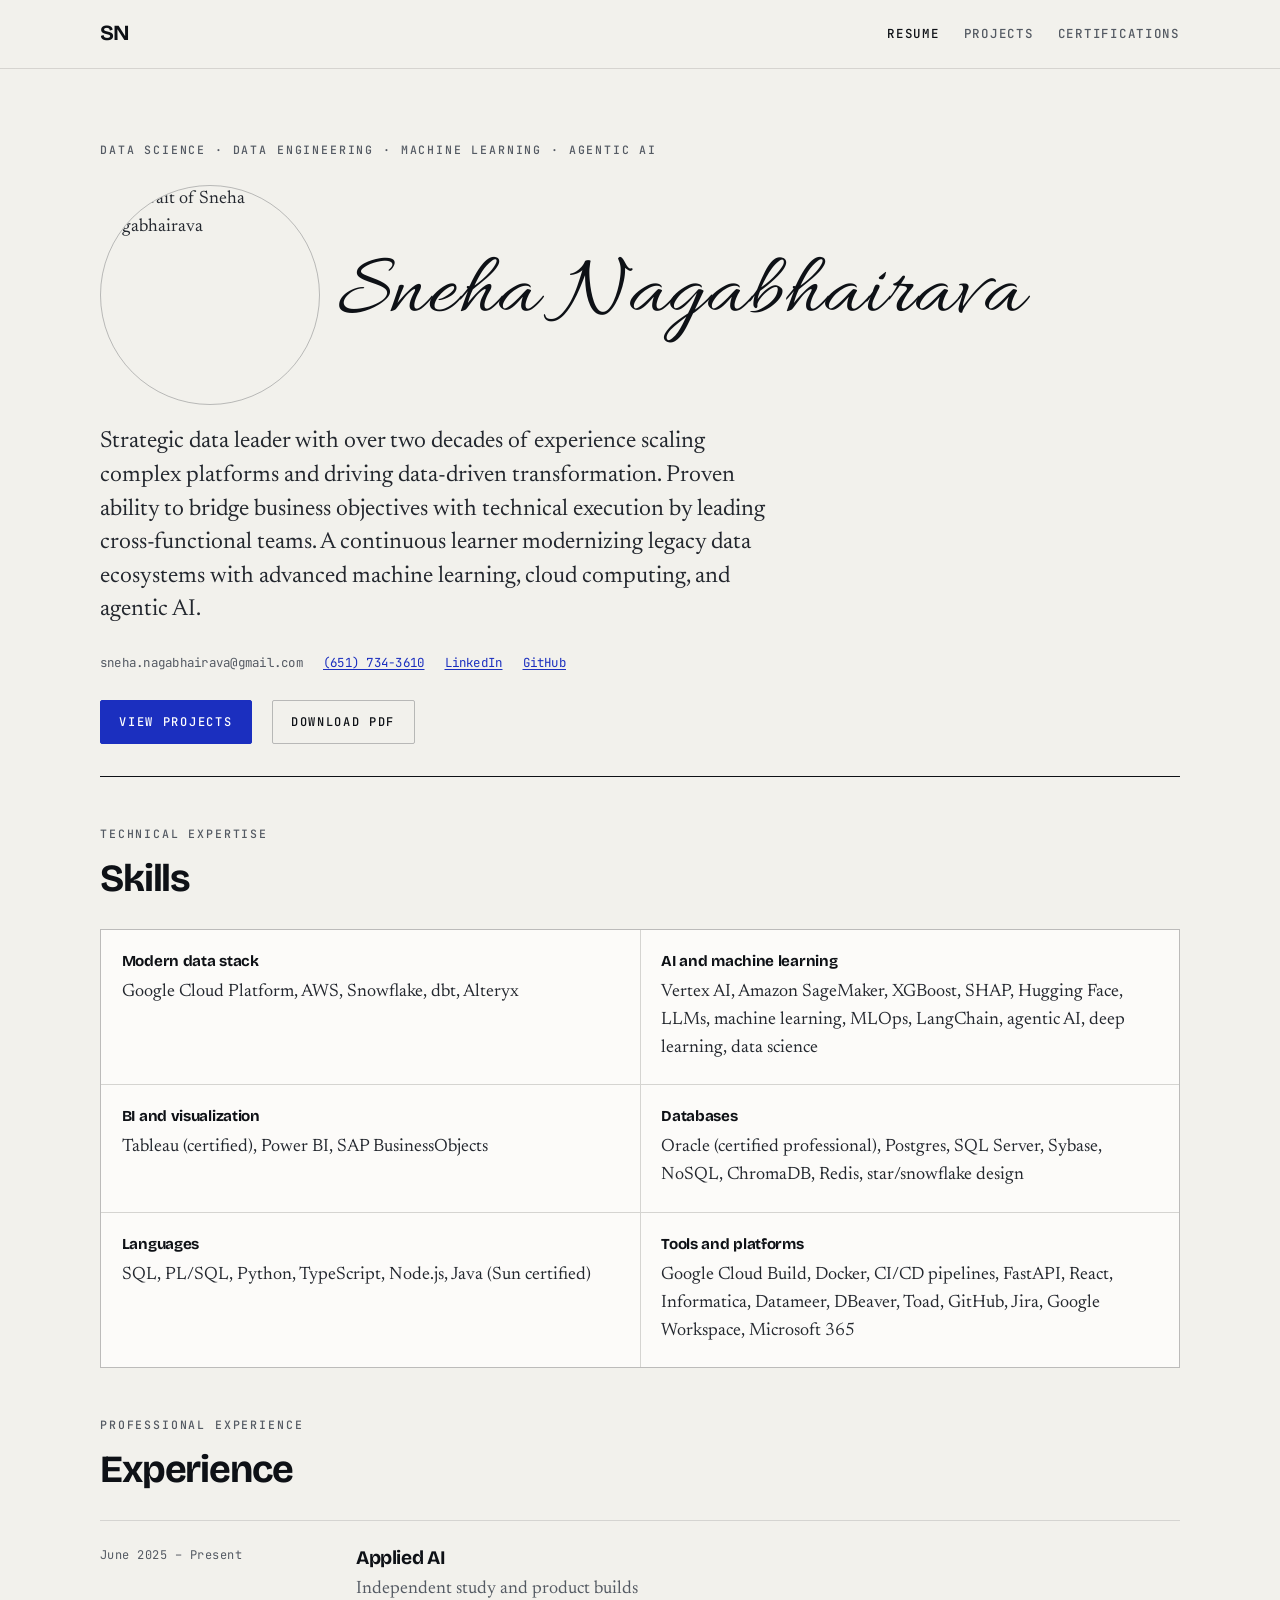
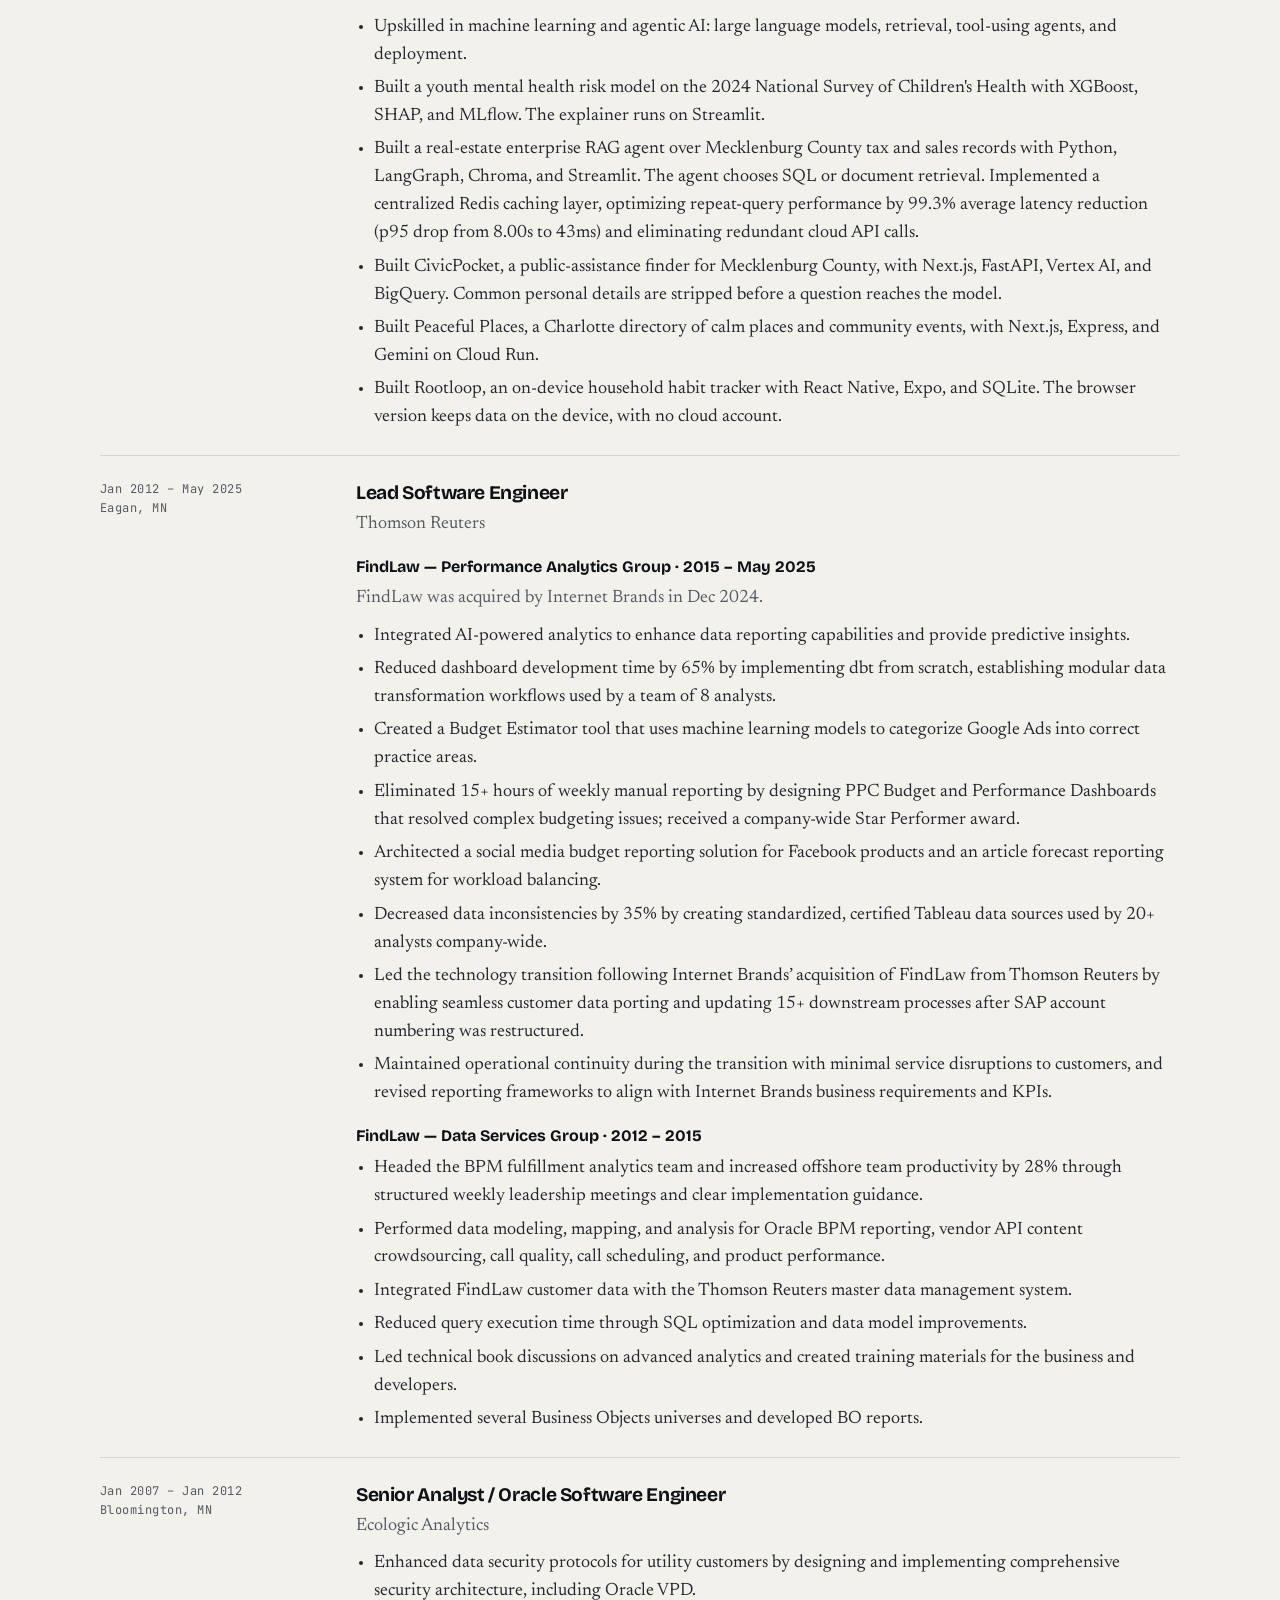
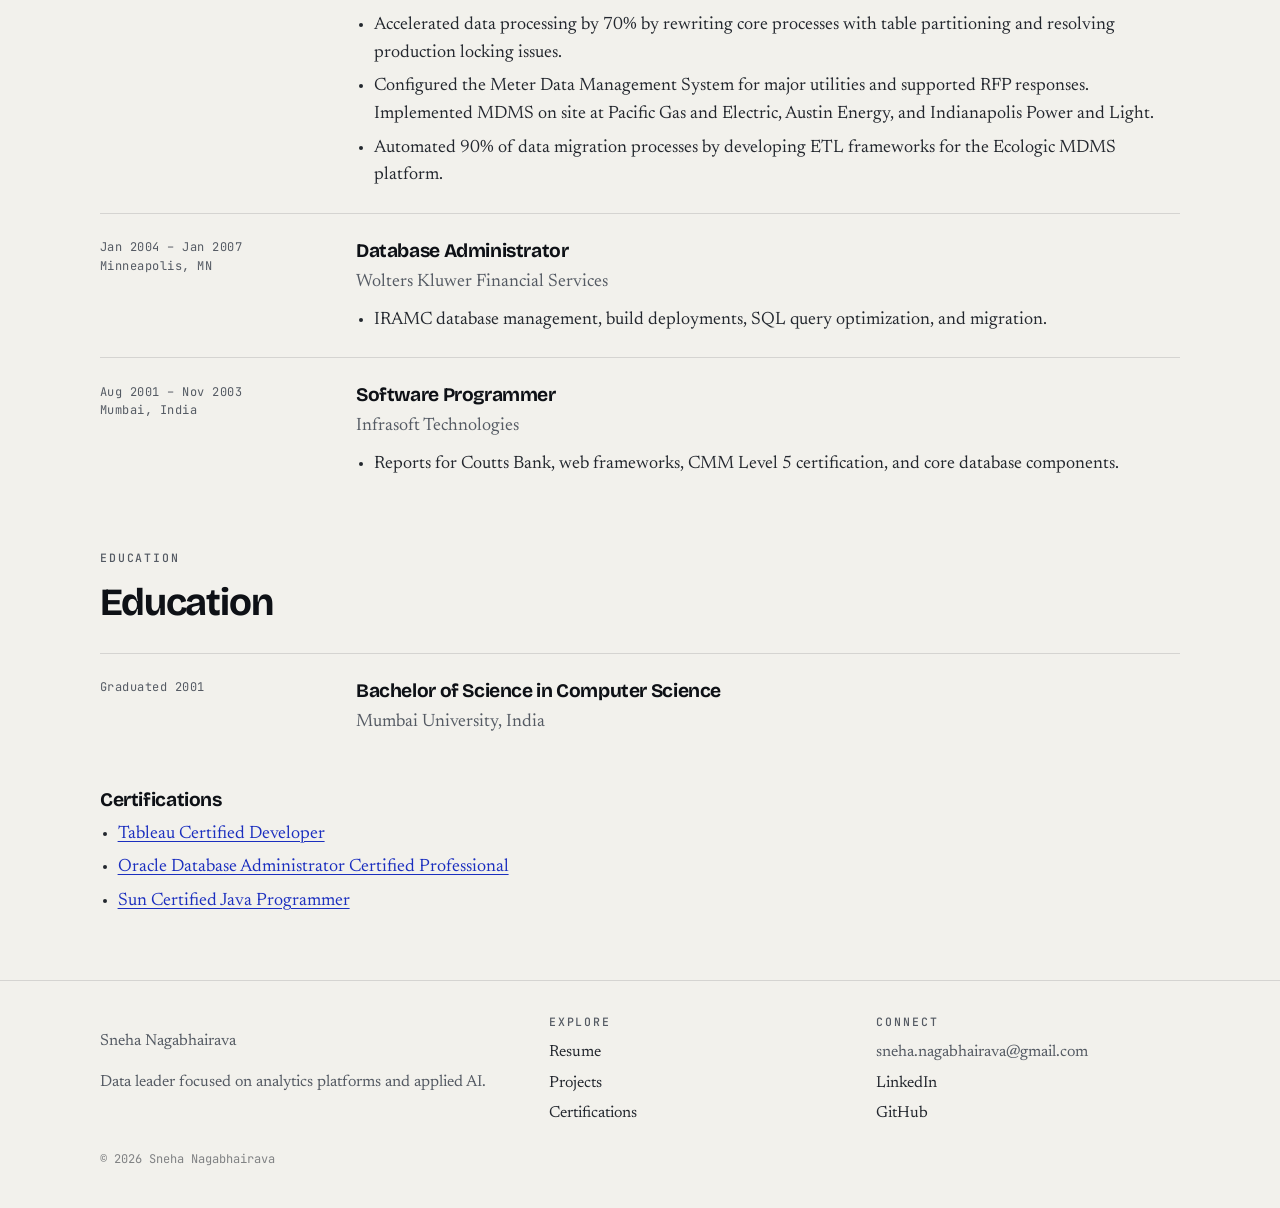
==== index.html @ 1484c18a "Point the youth mental health Try me link at the Streamlit app." ====
<!DOCTYPE html>
<html lang="en">
  <head>
    <meta charset="utf-8" />
    <meta name="viewport" content="width=device-width, initial-scale=1" />
    <title>Resume · Sneha Nagabhairava</title>
    <meta
      name="description"
      content="Resume of Sneha Nagabhairava, data leader with 24 years in data engineering, analytics, and agentic AI."
    />
    <link rel="preconnect" href="https://fonts.googleapis.com" />
    <link rel="preconnect" href="https://fonts.gstatic.com" crossorigin />
    <link
      href="https://fonts.googleapis.com/css2?family=Bricolage+Grotesque:opsz,wght@12..96,600;12..96,800&family=Allura&family=JetBrains+Mono:wght@500&family=Newsreader:opsz,wght@6..72,400;6..72,500&display=swap"
      rel="stylesheet"
    />
    <link rel="stylesheet" href="styles.css" />
  </head>
  <body>
    <a class="skip" href="#content">Skip to content</a>
    <header class="site-header">
      <div class="header-inner">
        <a class="mark" href="index.html">SN</a>
        <nav class="nav" aria-label="Primary">
          <a href="index.html" aria-current="page">Resume</a>
          <a href="projects.html">Projects</a>
          <a href="certifications.html">Certifications</a>
        </nav>
      </div>
    </header>

    <main id="content" class="wrap">
      <header class="hero">
        <p class="kicker">Data science · Data engineering · Machine learning · Agentic AI</p>
        <div class="identity">
          <img
            class="portrait"
            src="https://1.gravatar.com/avatar/ab9c4ce56b3aaf95b421bd5cb2868066"
            alt="Portrait of Sneha Nagabhairava"
            width="220"
            height="220"
          />
          <h1 class="script-title">Sneha Nagabhairava</h1>
        </div>
        <p class="lede">
          Strategic data leader with over two decades of experience scaling
          complex platforms and driving data-driven transformation. Proven ability
          to bridge business objectives with technical execution by leading
          cross-functional teams. A continuous learner modernizing legacy data
          ecosystems with advanced machine learning, cloud computing, and agentic AI.
        </p>
        <ul class="contact-row">
          <li><span class="contact-email">sneha.nagabhairava@gmail.com</span></li>
          <li><a href="tel:+16517343610">(651) 734-3610</a></li>
          <li>
            <a href="https://www.linkedin.com/in/snehanagabhairava/" target="_blank" rel="noopener">LinkedIn</a>
          </li>
          <li>
            <a href="https://github.com/Sneha-nag" target="_blank" rel="noopener">GitHub</a>
          </li>
        </ul>
        <div class="actions">
          <a class="button" href="projects.html">View projects</a>
          <a class="button ghost" href="SNEHA-NAGABHAIRAVA.pdf" download="SNEHA-NAGABHAIRAVA.pdf" id="download-resume">Download PDF</a>
        </div>
      </header>

      <section id="skills" aria-labelledby="skills-heading">
        <p class="kicker">Technical expertise</p>
        <h2 id="skills-heading">Skills</h2>
        <div class="skill-grid">
          <article class="skill-card">
            <h3>Modern data stack</h3>
            <p>Google Cloud Platform, AWS, Snowflake, dbt, Alteryx</p>
          </article>
          <article class="skill-card">
            <h3>AI and machine learning</h3>
            <p>Vertex AI, Amazon SageMaker, XGBoost, SHAP, Hugging Face, LLMs, machine learning, MLOps, LangChain, agentic AI, deep learning, data science</p>
          </article>
          <article class="skill-card">
            <h3>BI and visualization</h3>
            <p>Tableau (certified), Power BI, SAP BusinessObjects</p>
          </article>
          <article class="skill-card">
            <h3>Databases</h3>
            <p>Oracle (certified professional), Postgres, SQL Server, Sybase, NoSQL, ChromaDB, Redis, star/snowflake design</p>
          </article>
          <article class="skill-card">
            <h3>Languages</h3>
            <p>SQL, PL/SQL, Python, TypeScript, Node.js, Java (Sun certified)</p>
          </article>
          <article class="skill-card">
            <h3>Tools and platforms</h3>
            <p>Google Cloud Build, Docker, CI/CD pipelines, FastAPI, React, Informatica, Datameer, DBeaver, Toad, GitHub, Jira, Google Workspace, Microsoft 365</p>
          </article>
        </div>
      </section>

      <section id="experience" aria-labelledby="experience-heading">
        <p class="kicker">Professional experience</p>
        <h2 id="experience-heading">Experience</h2>

        <article class="job">
          <p class="when">June 2025 – Present</p>
          <div>
            <h3>Applied AI</h3>
            <p class="place">Independent study and product builds</p>
            <ul>
              <li>Upskilled in machine learning and agentic AI: large language models, retrieval, tool-using agents, and deployment.</li>
              <li>Built a youth mental health risk model on the 2024 National Survey of Children's Health with XGBoost, SHAP, and MLflow. The explainer runs on Streamlit.</li>
              <li>Built a real-estate enterprise RAG agent over Mecklenburg County tax and sales records with Python, LangGraph, Chroma, and Streamlit. The agent chooses SQL or document retrieval. Implemented a centralized Redis caching layer, optimizing repeat-query performance by 99.3% average latency reduction (p95 drop from 8.00s to 43ms) and eliminating redundant cloud API calls.</li>
              <li>Built CivicPocket, a public-assistance finder for Mecklenburg County, with Next.js, FastAPI, Vertex AI, and BigQuery. Common personal details are stripped before a question reaches the model.</li>
              <li>Built Peaceful Places, a Charlotte directory of calm places and community events, with Next.js, Express, and Gemini on Cloud Run.</li>
              <li>Built Rootloop, an on-device household habit tracker with React Native, Expo, and SQLite. The browser version keeps data on the device, with no cloud account.</li>
            </ul>
          </div>
        </article>

        <article class="job">
          <p class="when">Jan 2012 – May 2025<br />Eagan, MN</p>
          <div>
            <h3>Lead Software Engineer</h3>
            <p class="place">Thomson Reuters</p>
            <div class="subgroup">
              <h4>FindLaw — Performance Analytics Group · 2015 – May 2025</h4>
              <p class="place">FindLaw was acquired by Internet Brands in Dec 2024.</p>
              <ul>
                <li>Integrated AI-powered analytics to enhance data reporting capabilities and provide predictive insights.</li>
                <li>Reduced dashboard development time by 65% by implementing dbt from scratch, establishing modular data transformation workflows used by a team of 8 analysts.</li>
                <li>Created a Budget Estimator tool that uses machine learning models to categorize Google Ads into correct practice areas.</li>
                <li>Eliminated 15+ hours of weekly manual reporting by designing PPC Budget and Performance Dashboards that resolved complex budgeting issues; received a company-wide Star Performer award.</li>
                <li>Architected a social media budget reporting solution for Facebook products and an article forecast reporting system for workload balancing.</li>
                <li>Decreased data inconsistencies by 35% by creating standardized, certified Tableau data sources used by 20+ analysts company-wide.</li>
                <li>Led the technology transition following Internet Brands’ acquisition of FindLaw from Thomson Reuters by enabling seamless customer data porting and updating 15+ downstream processes after SAP account numbering was restructured.</li>
                <li>Maintained operational continuity during the transition with minimal service disruptions to customers, and revised reporting frameworks to align with Internet Brands business requirements and KPIs.</li>
              </ul>
            </div>
            <div class="subgroup">
              <h4>FindLaw — Data Services Group · 2012 – 2015</h4>
              <ul>
                <li>Headed the BPM fulfillment analytics team and increased offshore team productivity by 28% through structured weekly leadership meetings and clear implementation guidance.</li>
                <li>Performed data modeling, mapping, and analysis for Oracle BPM reporting, vendor API content crowdsourcing, call quality, call scheduling, and product performance.</li>
                <li>Integrated FindLaw customer data with the Thomson Reuters master data management system.</li>
                <li>Reduced query execution time through SQL optimization and data model improvements.</li>
                <li>Led technical book discussions on advanced analytics and created training materials for the business and developers.</li>
                <li>Implemented several Business Objects universes and developed BO reports.</li>
              </ul>
            </div>
          </div>
        </article>

        <article class="job">
          <p class="when">Jan 2007 – Jan 2012<br />Bloomington, MN</p>
          <div>
            <h3>Senior Analyst / Oracle Software Engineer</h3>
            <p class="place">Ecologic Analytics</p>
            <ul>
              <li>Enhanced data security protocols for utility customers by designing and implementing comprehensive security architecture, including Oracle VPD.</li>
              <li>Accelerated data processing by 70% by rewriting core processes with table partitioning and resolving production locking issues.</li>
              <li>Configured the Meter Data Management System for major utilities and supported RFP responses. Implemented MDMS on site at Pacific Gas and Electric, Austin Energy, and Indianapolis Power and Light.</li>
              <li>Automated 90% of data migration processes by developing ETL frameworks for the Ecologic MDMS platform.</li>
            </ul>
          </div>
        </article>

        <article class="job">
          <p class="when">Jan 2004 – Jan 2007<br />Minneapolis, MN</p>
          <div>
            <h3>Database Administrator</h3>
            <p class="place">Wolters Kluwer Financial Services</p>
            <ul>
              <li>IRAMC database management, build deployments, SQL query optimization, and migration.</li>
            </ul>
          </div>
        </article>

        <article class="job">
          <p class="when">Aug 2001 – Nov 2003<br />Mumbai, India</p>
          <div>
            <h3>Software Programmer</h3>
            <p class="place">Infrasoft Technologies</p>
            <ul>
              <li>Reports for Coutts Bank, web frameworks, CMM Level 5 certification, and core database components.</li>
            </ul>
          </div>
        </article>
      </section>

      <section id="education" aria-labelledby="education-heading">
        <p class="kicker">Education</p>
        <h2 id="education-heading">Education</h2>
        <article class="job">
          <p class="when">Graduated 2001</p>
          <div>
            <h3>Bachelor of Science in Computer Science</h3>
            <p class="place">Mumbai University, India</p>
          </div>
        </article>
        <div class="subgroup">
          <h3>Certifications</h3>
          <ul>
            <li><a href="certifications.html#tableau">Tableau Certified Developer</a></li>
            <li><a href="certifications.html#oracle">Oracle Database Administrator Certified Professional</a></li>
            <li><a href="certifications.html#java">Sun Certified Java Programmer</a></li>
          </ul>
        </div>
      </section>

    </main>

    <footer class="site-footer">
      <div class="wrap footer-grid">
        <div>
          <p>Sneha Nagabhairava</p>
          <p>Data leader focused on analytics platforms and applied AI.</p>
        </div>
        <div>
          <h2>Explore</h2>
          <ul>
            <li><a href="index.html">Resume</a></li>
            <li><a href="projects.html">Projects</a></li>
            <li><a href="certifications.html">Certifications</a></li>
          </ul>
        </div>
        <div>
          <h2>Connect</h2>
          <ul>
            <li>sneha.nagabhairava@gmail.com</li>
            <li><a href="https://www.linkedin.com/in/snehanagabhairava/" target="_blank" rel="noopener">LinkedIn</a></li>
            <li><a href="https://github.com/Sneha-nag" target="_blank" rel="noopener">GitHub</a></li>
          </ul>
        </div>
      </div>
      <div class="wrap">
        <p class="copyright">© 2026 Sneha Nagabhairava</p>
      </div>
    </footer>
    <script>
      document.getElementById("download-resume")?.addEventListener("click", async (event) => {
        const link = event.currentTarget;
        try {
          event.preventDefault();
          const response = await fetch(link.href);
          if (!response.ok) throw new Error("Could not load PDF");
          const blob = await response.blob();
          const url = URL.createObjectURL(blob);
          const save = document.createElement("a");
          save.href = url;
          save.download = link.getAttribute("download") || "SNEHA-NAGABHAIRAVA.pdf";
          document.body.appendChild(save);
          save.click();
          save.remove();
          URL.revokeObjectURL(url);
        } catch (err) {
          window.location.href = link.href;
        }
      });
    </script>
  </body>
</html>
---- styles.css ----
:root {
  --bg: #f2f1ec;
  --bg-raised: #fcfbf9;
  --fg: #23272e;
  --fg-bold: #0e1116;
  --fg-light: #545a63;
  --fg-muted: rgba(35, 39, 46, 0.55);
  --accent: #1b2fbf;
  --accent-hover: #16249c;
  --on-accent: #ffffff;
  --signal: #9a5600;
  --border: rgba(35, 39, 46, 0.14);
  --border-strong: rgba(35, 39, 46, 0.28);
  --shadow: 0 0 0 1px var(--border);
  --font-display: "Bricolage Grotesque", "Helvetica Neue", Arial, sans-serif;
  --font-serif: "Newsreader", Georgia, "Times New Roman", serif;
  --font-mono: "JetBrains Mono", ui-monospace, Consolas, monospace;
  --max: 1080px;
  --pad: clamp(1.25rem, 4vw, 2rem);
}

*,
*::before,
*::after {
  box-sizing: border-box;
}

html {
  scroll-behavior: smooth;
}

body {
  margin: 0;
  background: var(--bg);
  color: var(--fg);
  font-family: var(--font-serif);
  font-size: 1.125rem;
  line-height: 1.55;
}

a {
  color: var(--accent);
  text-decoration-thickness: 1px;
  text-underline-offset: 0.18em;
}

a:hover {
  color: var(--accent-hover);
}

.skip {
  position: absolute;
  left: 1rem;
  top: -4rem;
  background: var(--accent);
  color: var(--on-accent);
  padding: 0.6rem 0.9rem;
  font-family: var(--font-mono);
  font-size: 0.75rem;
  letter-spacing: 0.12em;
  text-transform: uppercase;
  text-decoration: none;
  z-index: 10;
}

.skip:focus {
  top: 1rem;
}

.site-header {
  position: sticky;
  top: 0;
  z-index: 5;
  background: color-mix(in srgb, var(--bg) 92%, transparent);
  backdrop-filter: blur(10px);
  border-bottom: 1px solid var(--border);
}

.header-inner,
.wrap,
.site-footer .wrap {
  width: min(var(--max), calc(100% - var(--pad) * 2));
  margin-inline: auto;
}

.header-inner {
  display: grid;
  grid-template-columns: auto 1fr;
  align-items: center;
  gap: 1rem;
  min-height: 4.25rem;
}

.mark {
  font-family: var(--font-display);
  font-weight: 700;
  font-size: 1.35rem;
  letter-spacing: -0.04em;
  color: var(--fg-bold);
  text-decoration: none;
}

.nav {
  display: flex;
  justify-content: flex-end;
  gap: 1.5rem;
}

.nav a {
  font-family: var(--font-mono);
  font-size: 0.78rem;
  font-weight: 500;
  letter-spacing: 0.14em;
  text-transform: uppercase;
  color: var(--fg-light);
  text-decoration: none;
}

.nav a[aria-current="page"] {
  color: var(--fg-bold);
}

.nav a:hover {
  color: var(--accent);
}

main {
  padding-block: clamp(2.5rem, 6vw, 4.5rem) 4rem;
}

.hero {
  display: grid;
  gap: 1.25rem;
  padding-bottom: 2rem;
  border-bottom: 1px solid var(--fg-bold);
}

h1 {
  margin: 0;
  font-family: var(--font-display);
  font-weight: 800;
  font-size: clamp(3rem, 8vw, 5.4rem);
  line-height: 0.92;
  letter-spacing: -0.045em;
  color: var(--fg-bold);
}

h1.script-title {
  font-family: "Allura", "Lucida Handwriting", cursive;
  font-style: normal;
  font-weight: 400;
  font-size: clamp(3.6rem, 8vw, 5.5rem);
  line-height: 1.05;
  letter-spacing: 0.01em;
}

.identity {
  display: flex;
  align-items: center;
  flex-wrap: nowrap;
  gap: 1.15rem;
}

.portrait {
  width: 220px;
  height: 220px;
  flex: 0 0 auto;
  object-fit: cover;
  object-position: center 12%;
  border-radius: 50%;
  border: 1px solid var(--border-strong);
}

.lede {
  max-width: 42rem;
  margin: 0;
  font-size: clamp(1.2rem, 2vw, 1.45rem);
  line-height: 1.45;
}

.actions {
  display: flex;
  flex-wrap: wrap;
  align-items: center;
  gap: 1.25rem;
  margin-top: 0.5rem;
}

.button {
  display: inline-flex;
  align-items: center;
  justify-content: center;
  min-height: 2.75rem;
  padding: 0.7rem 1.15rem;
  background: var(--accent);
  color: var(--on-accent);
  border: 1px solid var(--accent);
  border-radius: 2px;
  font-family: var(--font-mono);
  font-size: 0.75rem;
  font-weight: 500;
  letter-spacing: 0.14em;
  text-transform: uppercase;
  text-decoration: none;
}

.button:hover {
  background: var(--accent-hover);
  border-color: var(--accent-hover);
  color: var(--on-accent);
}

.button.ghost {
  background: transparent;
  color: var(--fg-bold);
  border-color: var(--border-strong);
}

.button.ghost:hover {
  color: var(--accent);
  border-color: var(--accent);
  background: transparent;
}

.text-link {
  font-family: var(--font-mono);
  font-size: 0.75rem;
  font-weight: 500;
  letter-spacing: 0.14em;
  text-transform: uppercase;
  text-decoration: none;
  color: var(--fg-bold);
}

.text-link:hover {
  color: var(--accent);
}

.contact-row {
  display: flex;
  flex-wrap: nowrap;
  align-items: baseline;
  gap: 0.35rem 1.25rem;
  margin: 0;
  padding: 0;
  list-style: none;
  font-family: var(--font-mono);
  font-size: 0.78rem;
  letter-spacing: 0.02em;
  color: var(--fg-light);
  white-space: nowrap;
}

.contact-row li {
  white-space: nowrap;
}

.section-nav {
  display: flex;
  flex-wrap: wrap;
  gap: 0.75rem 1.25rem;
  margin: 1.75rem 0 0;
  padding: 0;
  list-style: none;
}

.section-nav a {
  font-family: var(--font-mono);
  font-size: 0.72rem;
  letter-spacing: 0.12em;
  text-transform: uppercase;
  text-decoration: none;
  color: var(--fg-light);
}

.section-nav a:hover,
.section-nav a:focus {
  color: var(--accent);
}

section {
  padding-top: 3rem;
  scroll-margin-top: 5.5rem;
}

.kicker {
  margin: 0 0 0.4rem;
  font-family: var(--font-mono);
  font-size: 0.72rem;
  font-weight: 500;
  letter-spacing: 0.16em;
  text-transform: uppercase;
  color: var(--fg-light);
}

h2 {
  margin: 0 0 1.25rem;
  font-family: var(--font-display);
  font-weight: 700;
  font-size: clamp(1.8rem, 3vw, 2.4rem);
  letter-spacing: -0.03em;
  color: var(--fg-bold);
}

.job {
  display: grid;
  grid-template-columns: minmax(9rem, 14rem) 1fr;
  gap: 0.5rem 2rem;
  padding: 1.4rem 0;
  border-top: 1px solid var(--border);
}

.when {
  margin: 0.15rem 0 0;
  font-family: var(--font-mono);
  font-size: 0.75rem;
  letter-spacing: 0.04em;
  color: var(--fg-light);
}

h3 {
  margin: 0;
  font-family: var(--font-display);
  font-size: 1.2rem;
  letter-spacing: -0.02em;
  color: var(--fg-bold);
}

.place {
  margin: 0.2rem 0 0.6rem;
  color: var(--fg-light);
}

ul {
  margin: 0.4rem 0 0;
  padding-left: 1.1rem;
}

li + li {
  margin-top: 0.35rem;
}

.subgroup {
  margin-top: 1rem;
}

.subgroup h4 {
  margin: 0 0 0.35rem;
  font-family: var(--font-display);
  font-size: 1rem;
  color: var(--fg-bold);
}

.ai-grid,
.project-grid,
.skill-grid {
  display: grid;
  grid-template-columns: repeat(2, minmax(0, 1fr));
  gap: 1px;
  background: var(--border);
  border: 1px solid var(--border);
}

.ai-card,
.project-card,
.skill-card {
  background: var(--bg-raised);
  padding: 1.25rem 1.3rem 1.35rem;
}

.ai-card h3,
.project-card h3 {
  margin-bottom: 0.45rem;
}

.ai-card p,
.project-card p {
  margin: 0;
}

.tags {
  display: flex;
  flex-wrap: wrap;
  gap: 0.4rem;
  margin: 0.9rem 0 0;
  padding: 0;
  list-style: none;
}

.tags li {
  margin: 0;
  padding: 0.2rem 0.45rem;
  border: 1px solid var(--border-strong);
  font-family: var(--font-mono);
  font-size: 0.68rem;
  letter-spacing: 0.04em;
  color: var(--fg-light);
}

.project-card .actions {
  margin-top: 1rem;
}

.readme-body {
  padding-top: 1.5rem;
  max-width: 46rem;
}

.readme-body h1,
.readme-body h2,
.readme-body h3 {
  font-family: var(--font-display);
  color: var(--fg-bold);
}

.readme-body pre,
.readme-body code {
  font-family: var(--font-mono);
  font-size: 0.85em;
}

.readme-body pre {
  overflow: auto;
  padding: 0.9rem 1rem;
  background: var(--bg-raised);
  border: 1px solid var(--border);
}

.readme-body img {
  max-width: 100%;
  height: auto;
}

.skill-card h3 {
  font-size: 0.95rem;
  margin-bottom: 0.35rem;
}

.skill-card p {
  margin: 0;
  color: var(--fg);
}

.plain-list {
  margin: 0;
  padding: 0;
  list-style: none;
  border-top: 1px solid var(--border);
}

.plain-list li {
  margin: 0;
  padding: 0.85rem 0;
  border-bottom: 1px solid var(--border);
}

.site-footer {
  border-top: 1px solid var(--border);
  padding-block: 2rem 2.5rem;
  color: var(--fg-light);
  font-size: 1rem;
}

.footer-grid {
  display: grid;
  grid-template-columns: 1.4fr 1fr 1fr;
  gap: 1.5rem;
}

.site-footer h2 {
  font-family: var(--font-mono);
  font-size: 0.72rem;
  font-weight: 500;
  letter-spacing: 0.16em;
  text-transform: uppercase;
  color: var(--fg-light);
  margin-bottom: 0.6rem;
}

.site-footer ul {
  list-style: none;
  padding: 0;
  margin: 0;
}

.site-footer li + li {
  margin-top: 0.35rem;
}

.site-footer a {
  color: var(--fg);
  text-decoration: none;
}

.site-footer a:hover {
  color: var(--accent);
}

.copyright {
  margin: 1.5rem 0 0;
  font-family: var(--font-mono);
  font-size: 0.75rem;
  color: var(--fg-muted);
}

@media (max-width: 800px) {
  .job,
  .ai-grid,
  .project-grid,
  .skill-grid,
  .footer-grid {
    grid-template-columns: 1fr;
  }

  .header-inner {
    grid-template-columns: 1fr;
    padding-block: 0.8rem;
  }

  .nav {
    justify-content: flex-start;
  }

  .contact-row {
    gap: 0.35rem 0.7rem;
    font-size: 0.62rem;
    letter-spacing: 0;
  }

  .portrait {
    width: 148px;
    height: 148px;
  }

  .identity h1.script-title {
    font-size: clamp(2.1rem, 8vw, 3rem);
  }
}
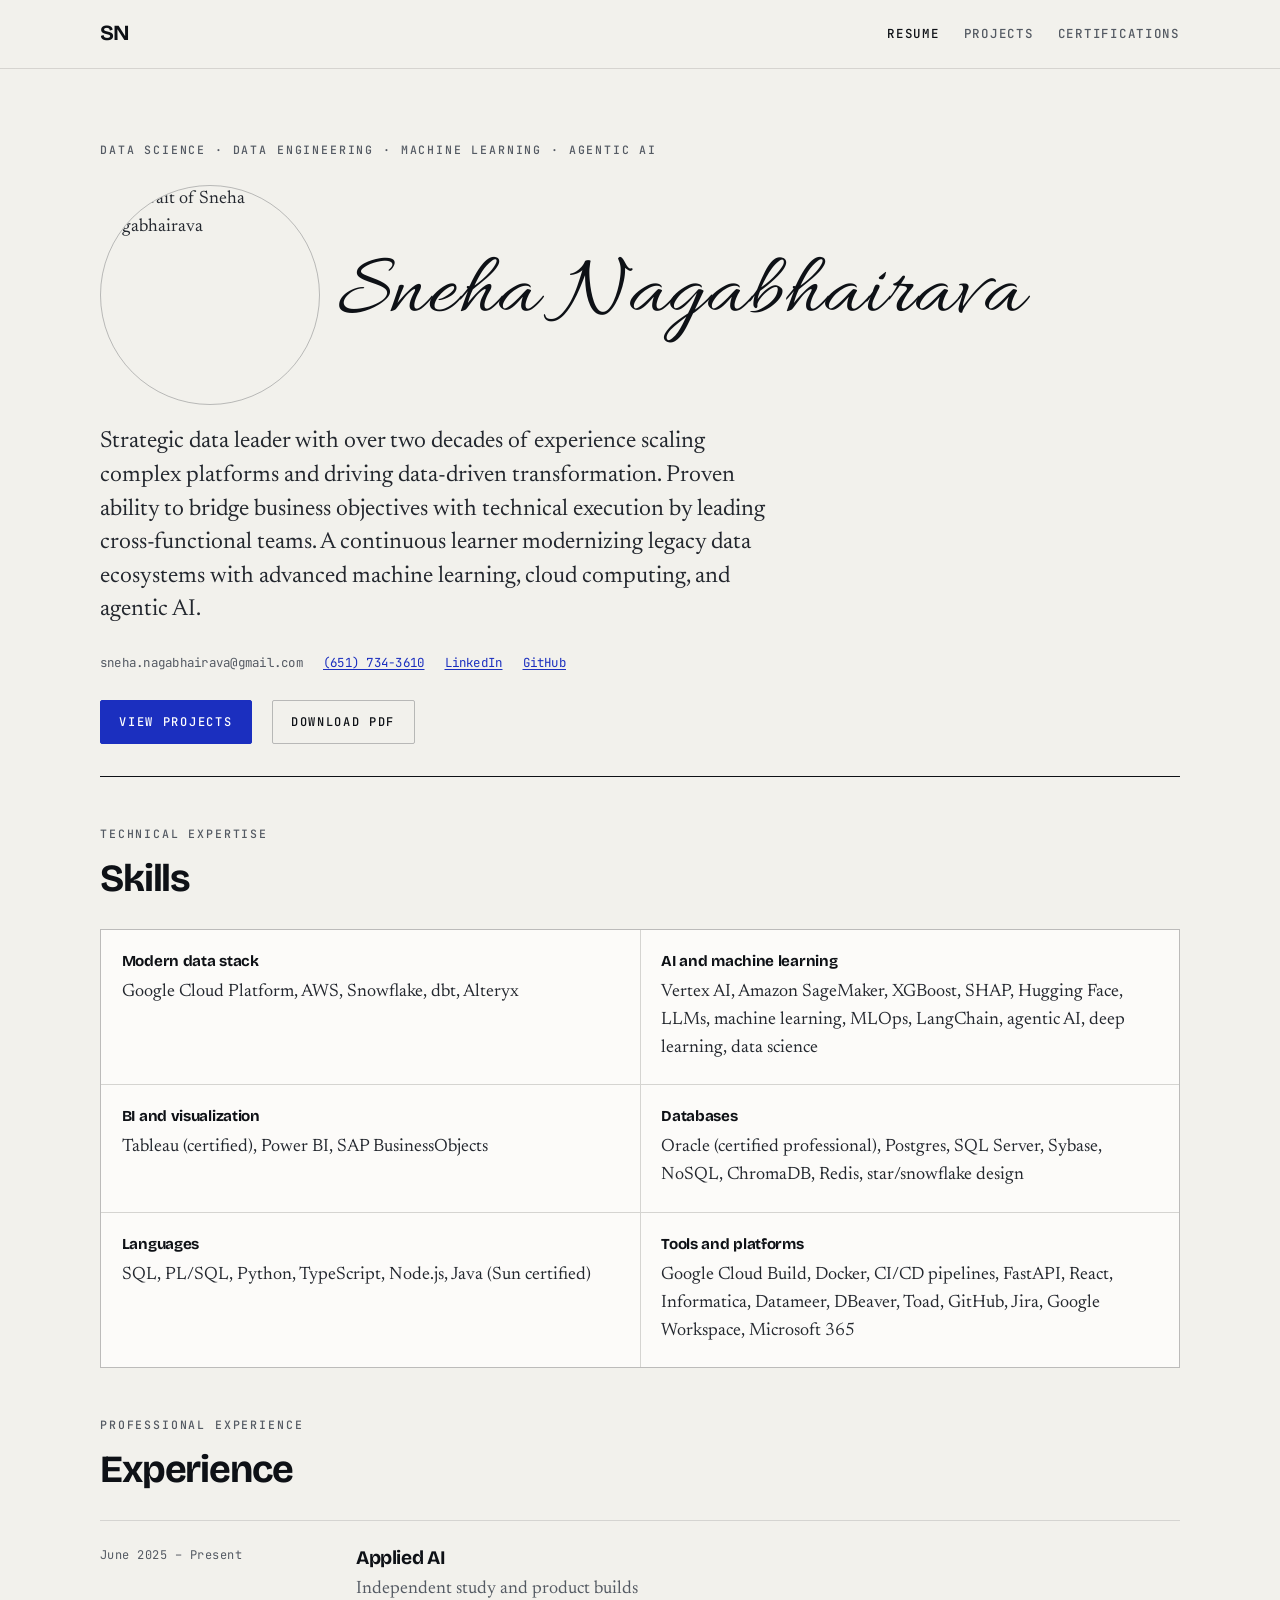
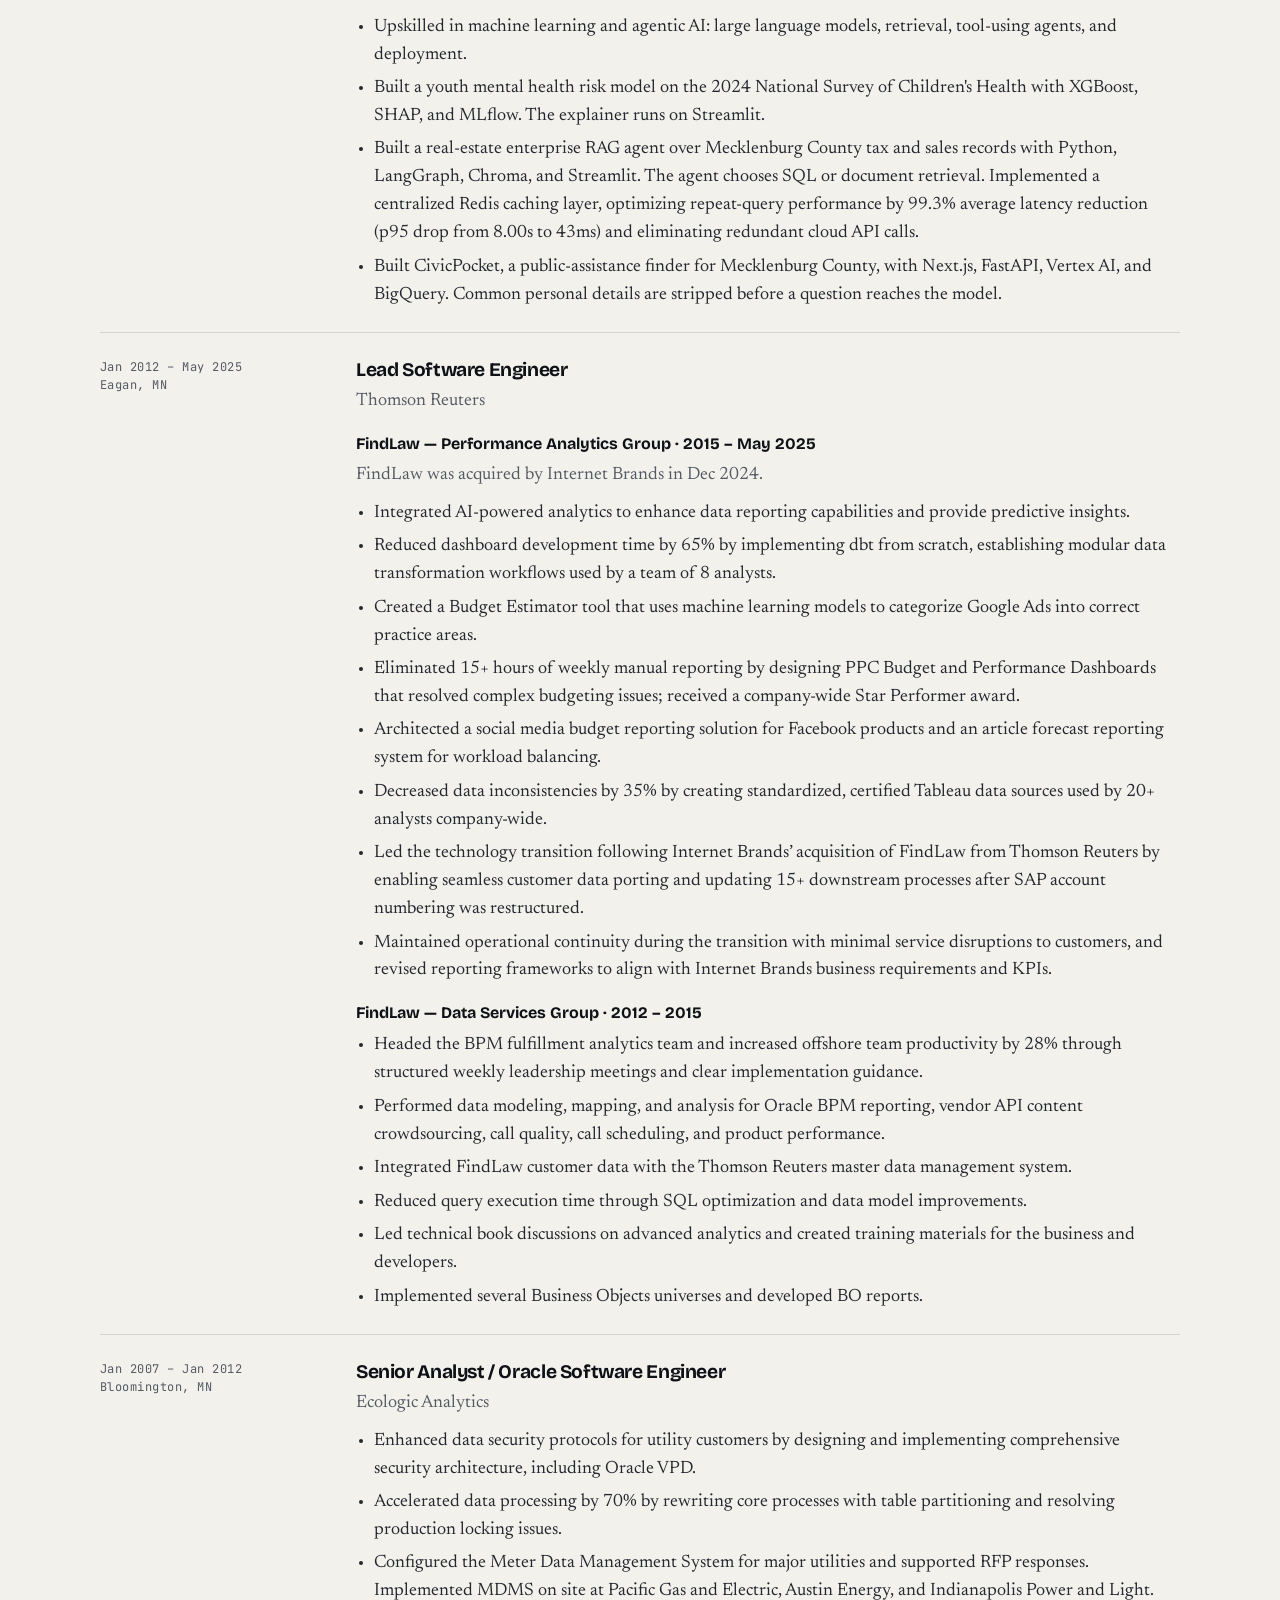
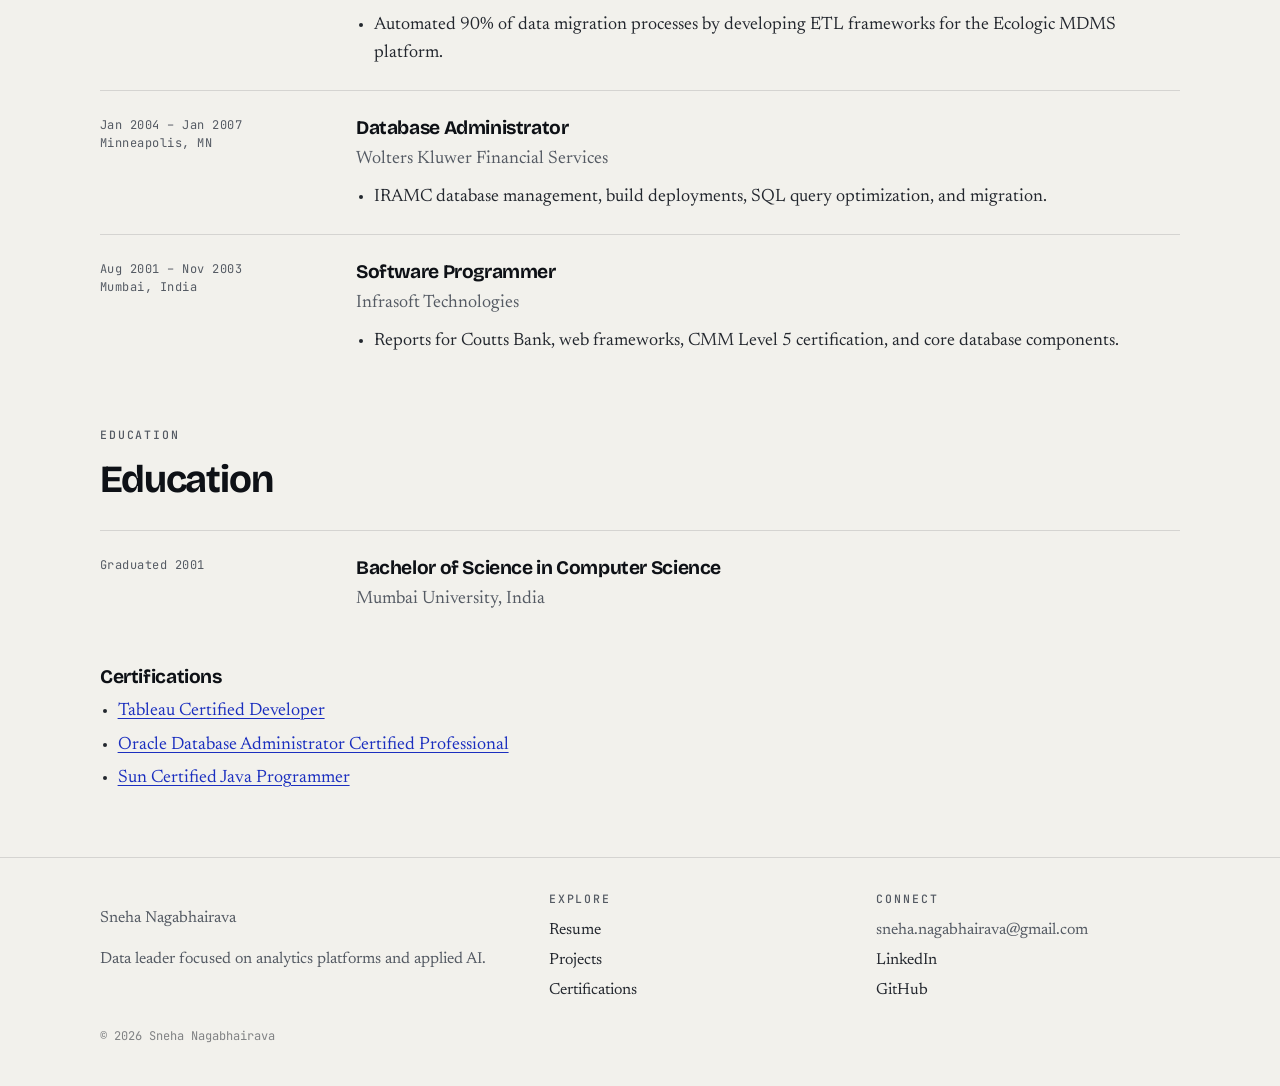
==== commit 2b8c4bff: "Remove Rootloop and Peaceful Places from the resume Applied AI bullets. Those two products stay on t" ====
--- a/index.html
+++ b/index.html
@@ -110,8 +110,6 @@
               <li>Built a youth mental health risk model on the 2024 National Survey of Children's Health with XGBoost, SHAP, and MLflow. The explainer runs on Streamlit.</li>
               <li>Built a real-estate enterprise RAG agent over Mecklenburg County tax and sales records with Python, LangGraph, Chroma, and Streamlit. The agent chooses SQL or document retrieval. Implemented a centralized Redis caching layer, optimizing repeat-query performance by 99.3% average latency reduction (p95 drop from 8.00s to 43ms) and eliminating redundant cloud API calls.</li>
               <li>Built CivicPocket, a public-assistance finder for Mecklenburg County, with Next.js, FastAPI, Vertex AI, and BigQuery. Common personal details are stripped before a question reaches the model.</li>
-              <li>Built Peaceful Places, a Charlotte directory of calm places and community events, with Next.js, Express, and Gemini on Cloud Run.</li>
-              <li>Built Rootloop, an on-device household habit tracker with React Native, Expo, and SQLite. The browser version keeps data on the device, with no cloud account.</li>
             </ul>
           </div>
         </article>
--- a/styles.css
+++ b/styles.css
@@ -1,3 +1,16 @@
+/*
+  Shared look for the resume, projects, certifications, and README pages.
+  Three roles: Bricolage Grotesque for display headings, Newsreader for
+  body text, JetBrains Mono for navigation and buttons. Allura is the
+  script face used only by h1.script-title (the Projects and
+  Certifications headings, and the name on the resume). README titles
+  omit that class on purpose.
+
+  The code does not record a brand exercise that chose these faces.
+  Custom properties keep the palette in one place. A missing font
+  falls back to Helvetica, Georgia, or Consolas. There is no CSS build.
+  The 800px breakpoint stacks the project grid and shrinks the portrait.
+*/
 :root {
   --bg: #f2f1ec;
   --bg-raised: #fcfbf9;
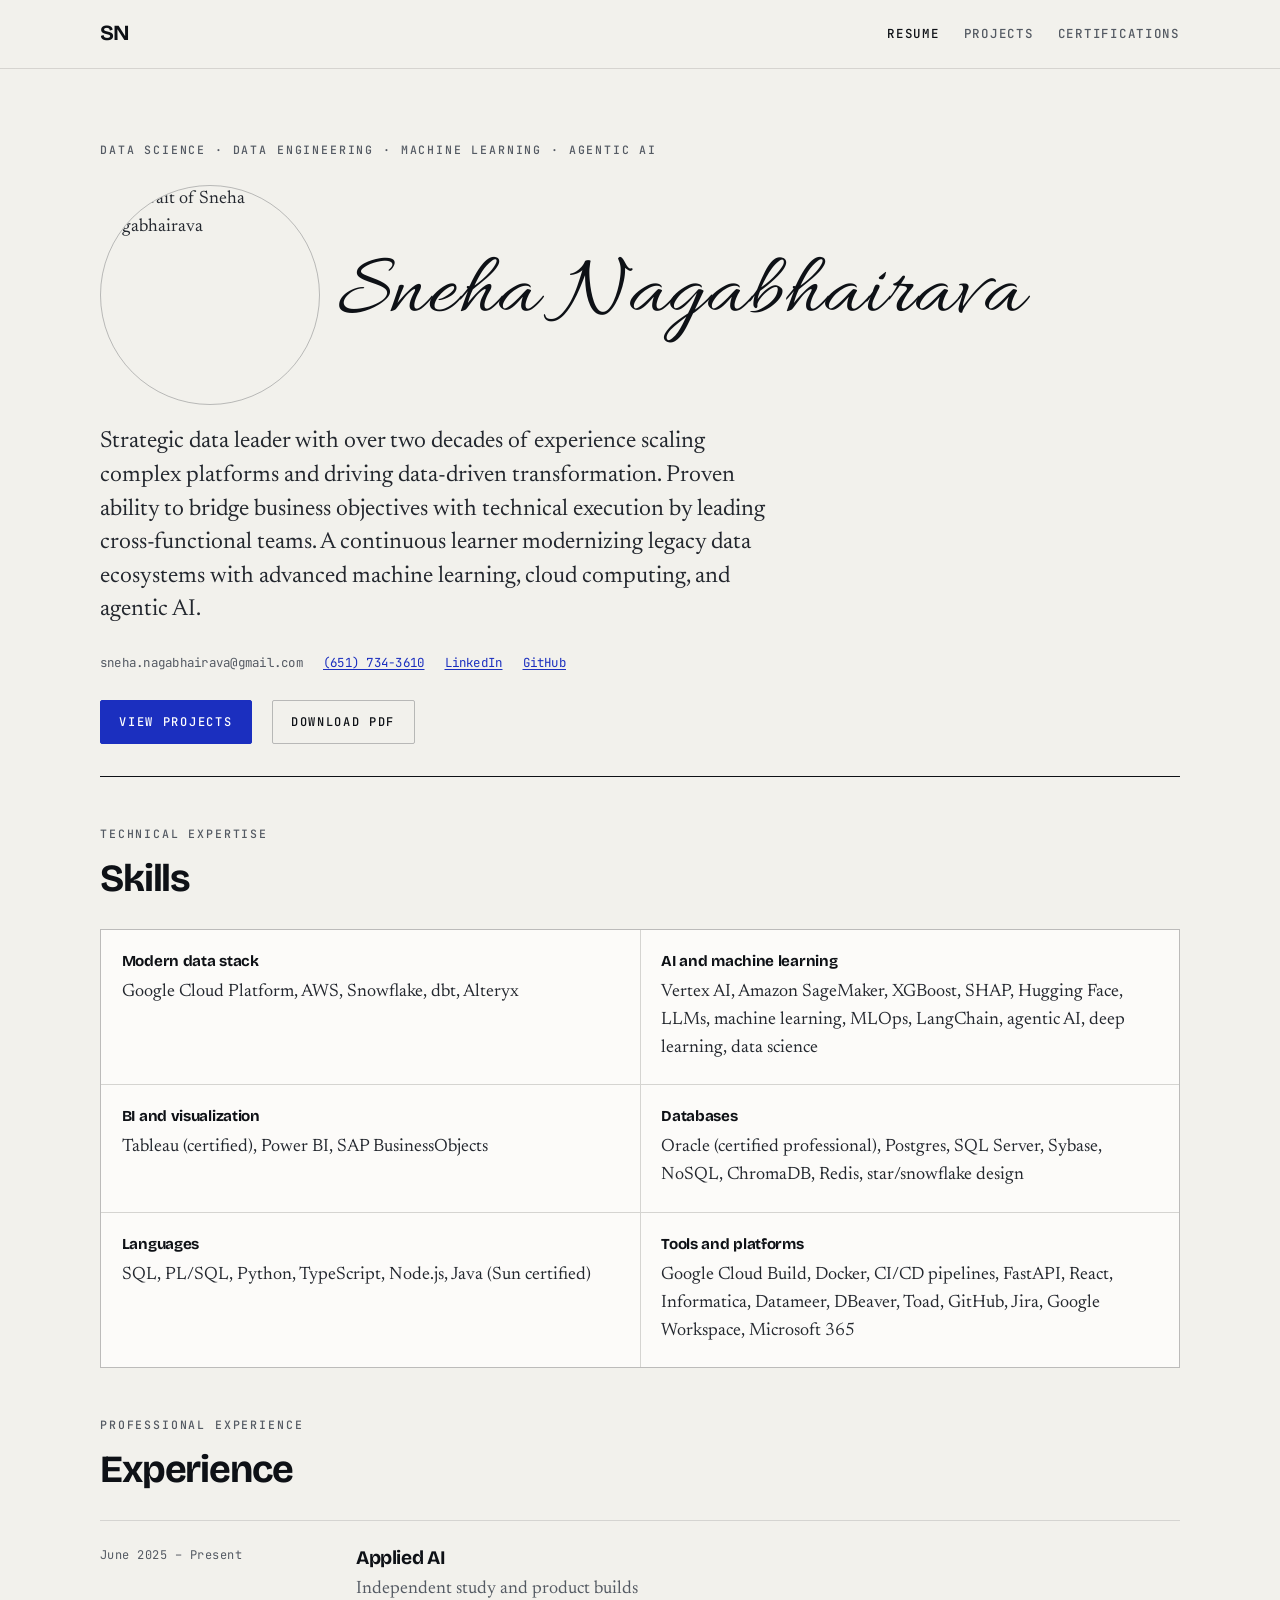
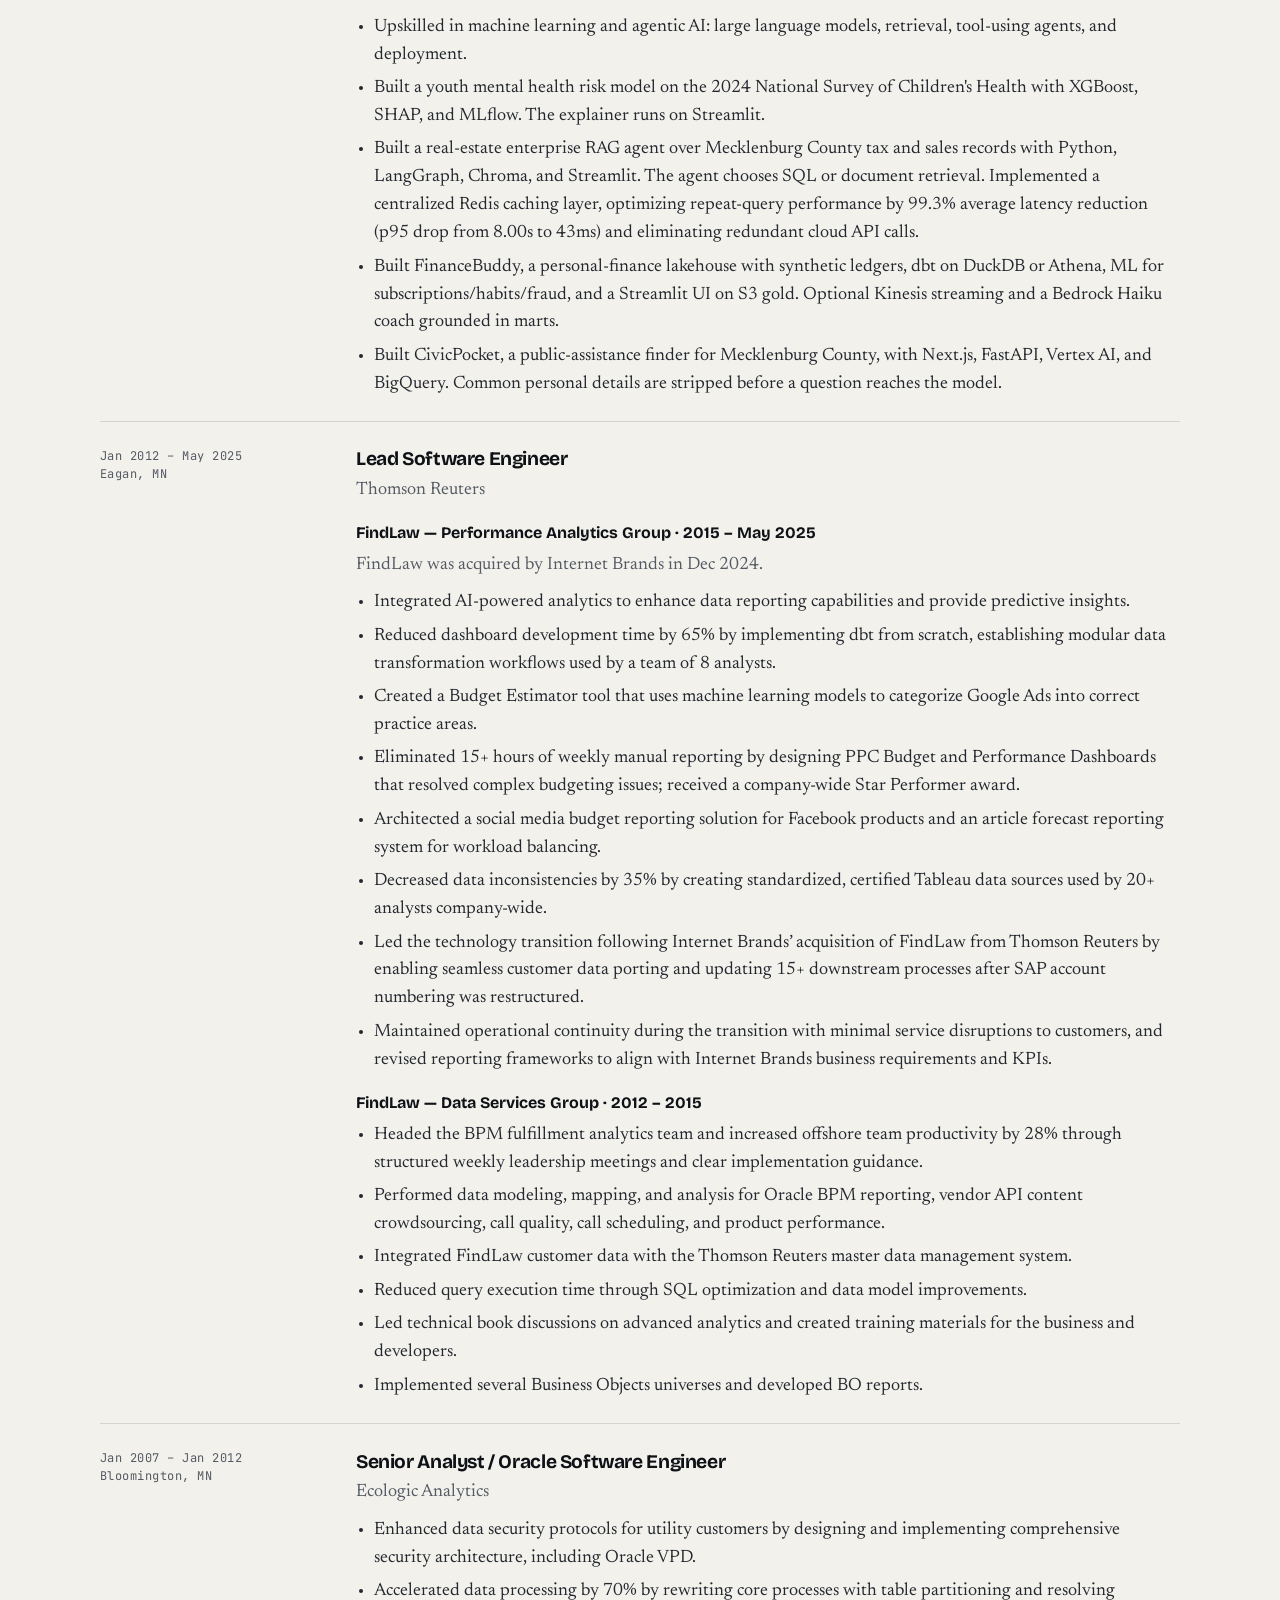
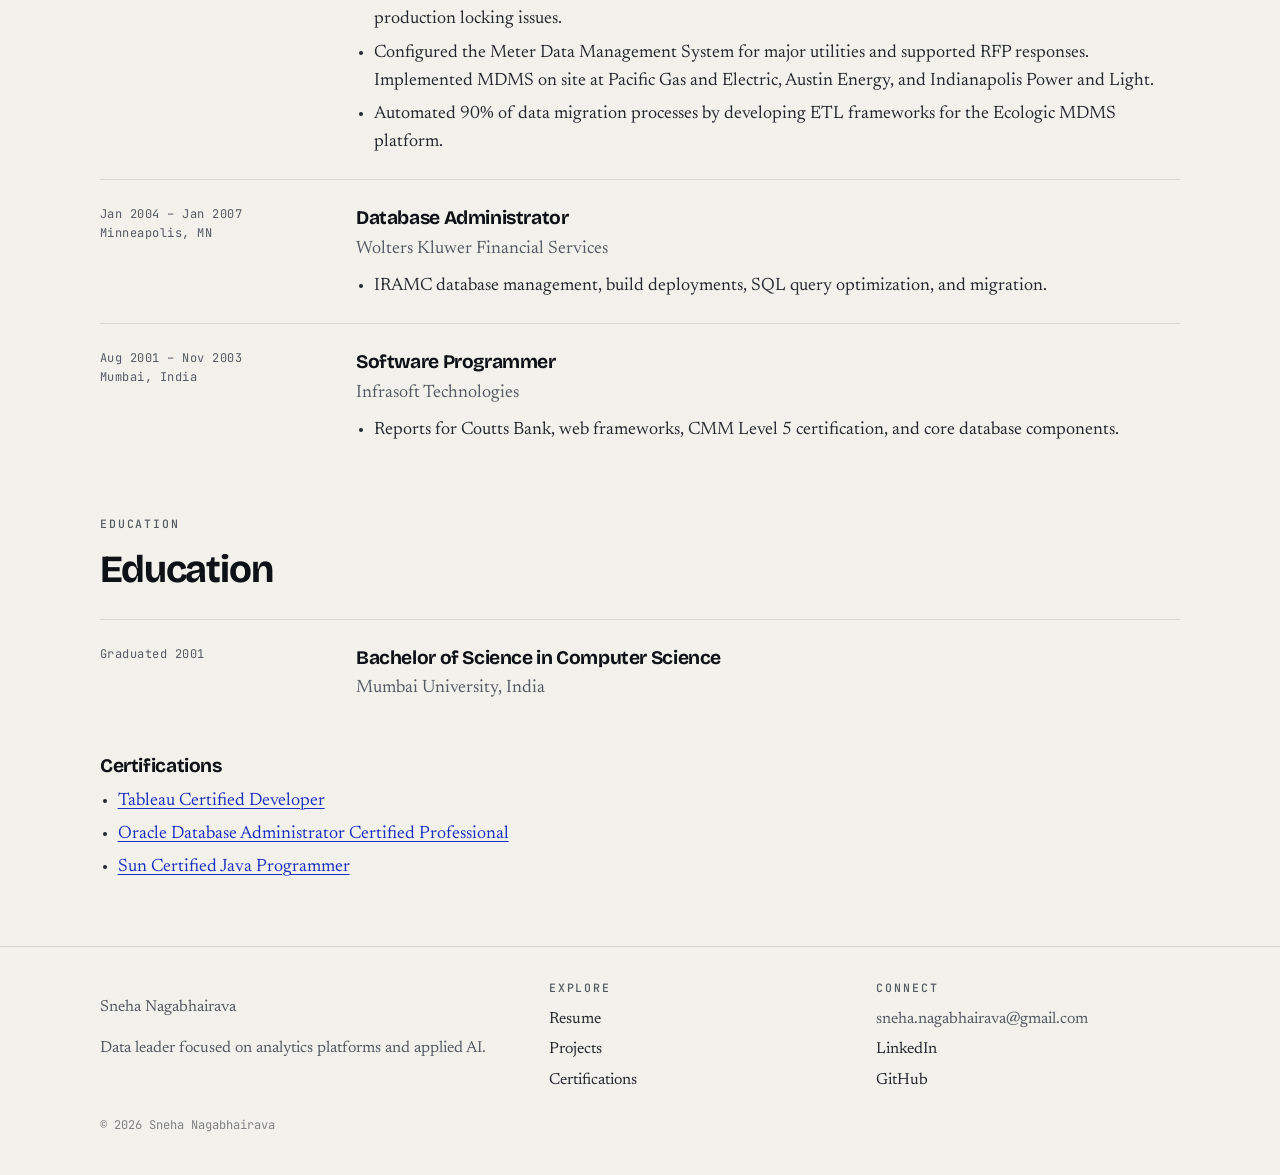
==== commit 7de45131: "Add FinanceBuddy as the fourth portfolio project after RE RAG." ====
--- a/index.html
+++ b/index.html
@@ -1,3 +1,22 @@
+<!--
+  Static resume. GitHub Pages serves this repository from main, with a
+  CNAME for snehanagabhairava.com. There is no build step and no server.
+
+  What this page does: one HTML document, shared styles.css, and no
+  JavaScript. The header links to Projects and Certifications. Content
+  is written in the file, not fetched.
+
+  Why static HTML: the page is the content. A framework would add a
+  build and a hosting requirement this file does not have. The code
+  does not record a comparison with a CMS. The portrait is a Gravatar
+  URL, so the image is not in the repo. If Gravatar is down, the alt
+  text remains and the rest of the page still renders.
+
+  Tradeoff: editing means a commit and a Pages deploy. There is no
+  account system. Cost is GitHub Pages. The Allura font is loaded for
+  the script-title class used on other pages; this page's name also
+  uses that class. README titles deliberately do not.
+-->
 <!DOCTYPE html>
 <html lang="en">
   <head>
@@ -109,6 +128,7 @@
               <li>Upskilled in machine learning and agentic AI: large language models, retrieval, tool-using agents, and deployment.</li>
               <li>Built a youth mental health risk model on the 2024 National Survey of Children's Health with XGBoost, SHAP, and MLflow. The explainer runs on Streamlit.</li>
               <li>Built a real-estate enterprise RAG agent over Mecklenburg County tax and sales records with Python, LangGraph, Chroma, and Streamlit. The agent chooses SQL or document retrieval. Implemented a centralized Redis caching layer, optimizing repeat-query performance by 99.3% average latency reduction (p95 drop from 8.00s to 43ms) and eliminating redundant cloud API calls.</li>
+              <li>Built FinanceBuddy, a personal-finance lakehouse with synthetic ledgers, dbt on DuckDB or Athena, ML for subscriptions/habits/fraud, and a Streamlit UI on S3 gold. Optional Kinesis streaming and a Bedrock Haiku coach grounded in marts.</li>
               <li>Built CivicPocket, a public-assistance finder for Mecklenburg County, with Next.js, FastAPI, Vertex AI, and BigQuery. Common personal details are stripped before a question reaches the model.</li>
             </ul>
           </div>
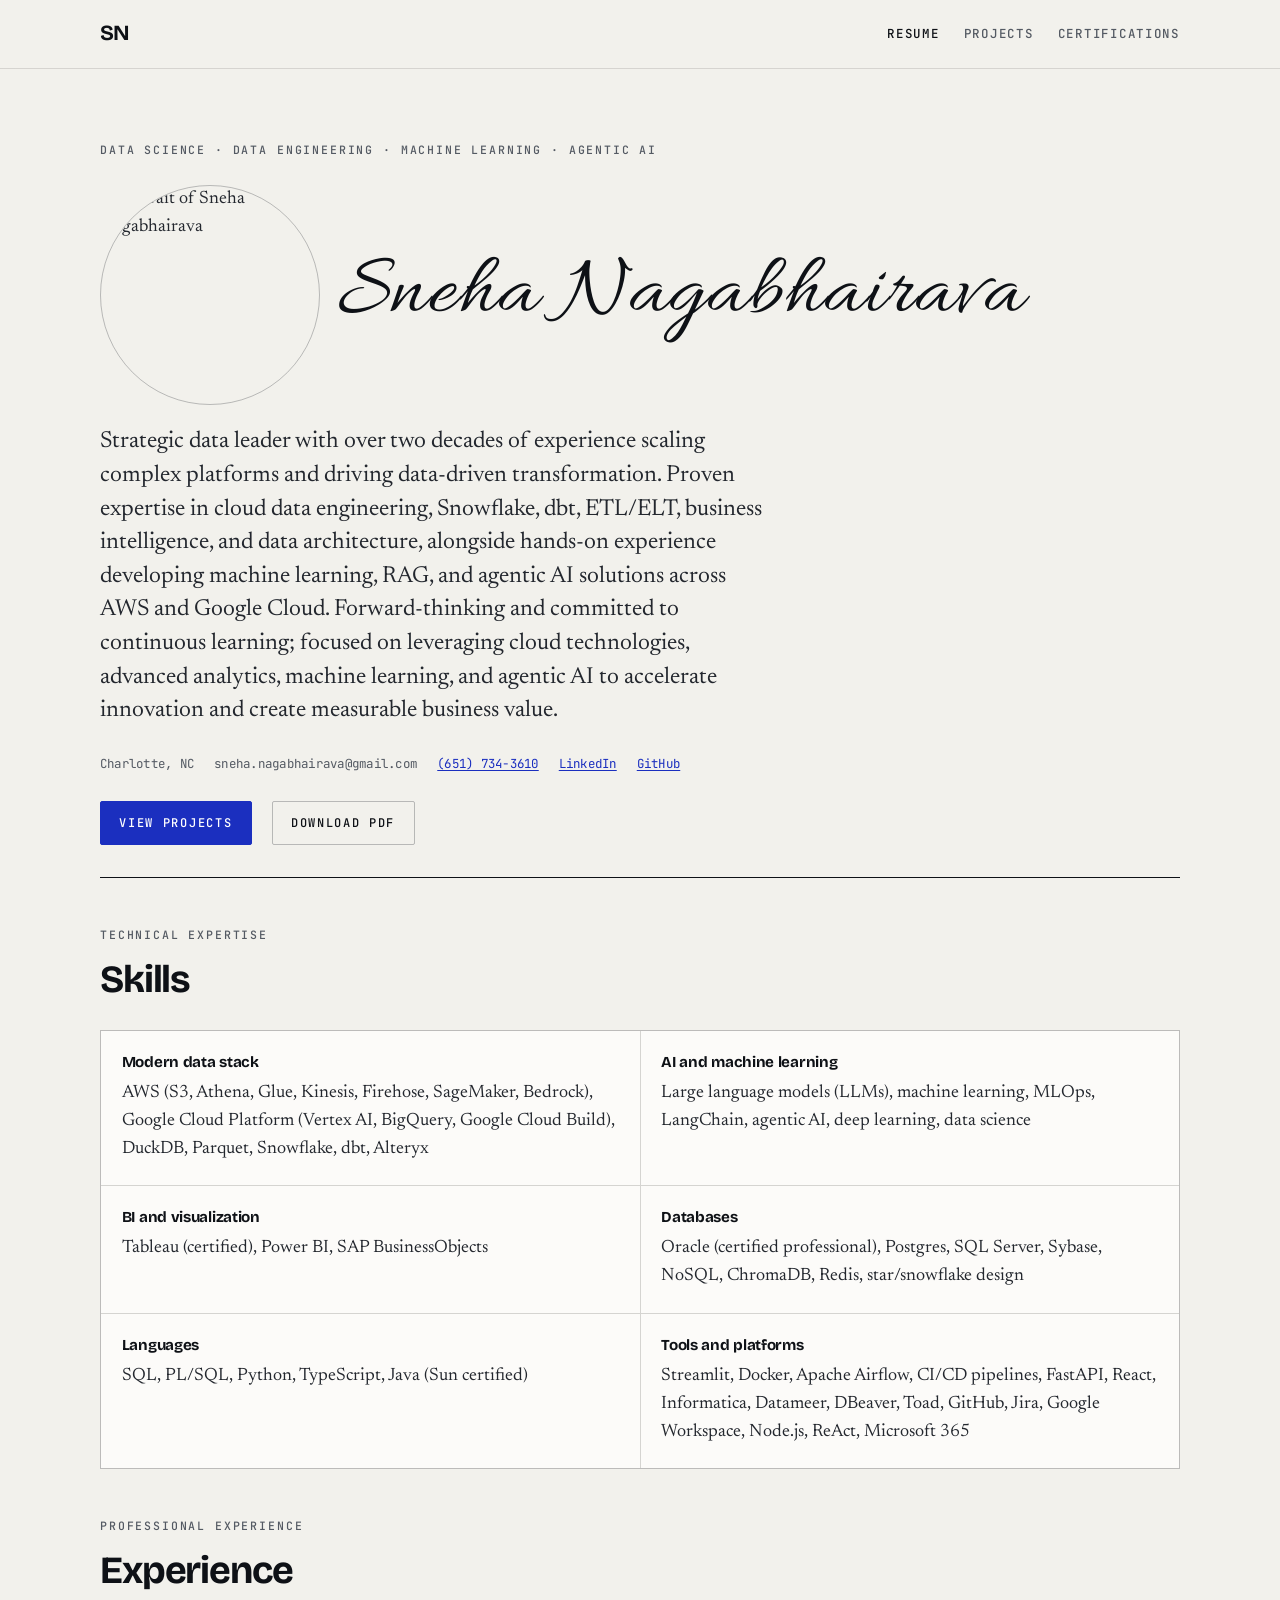
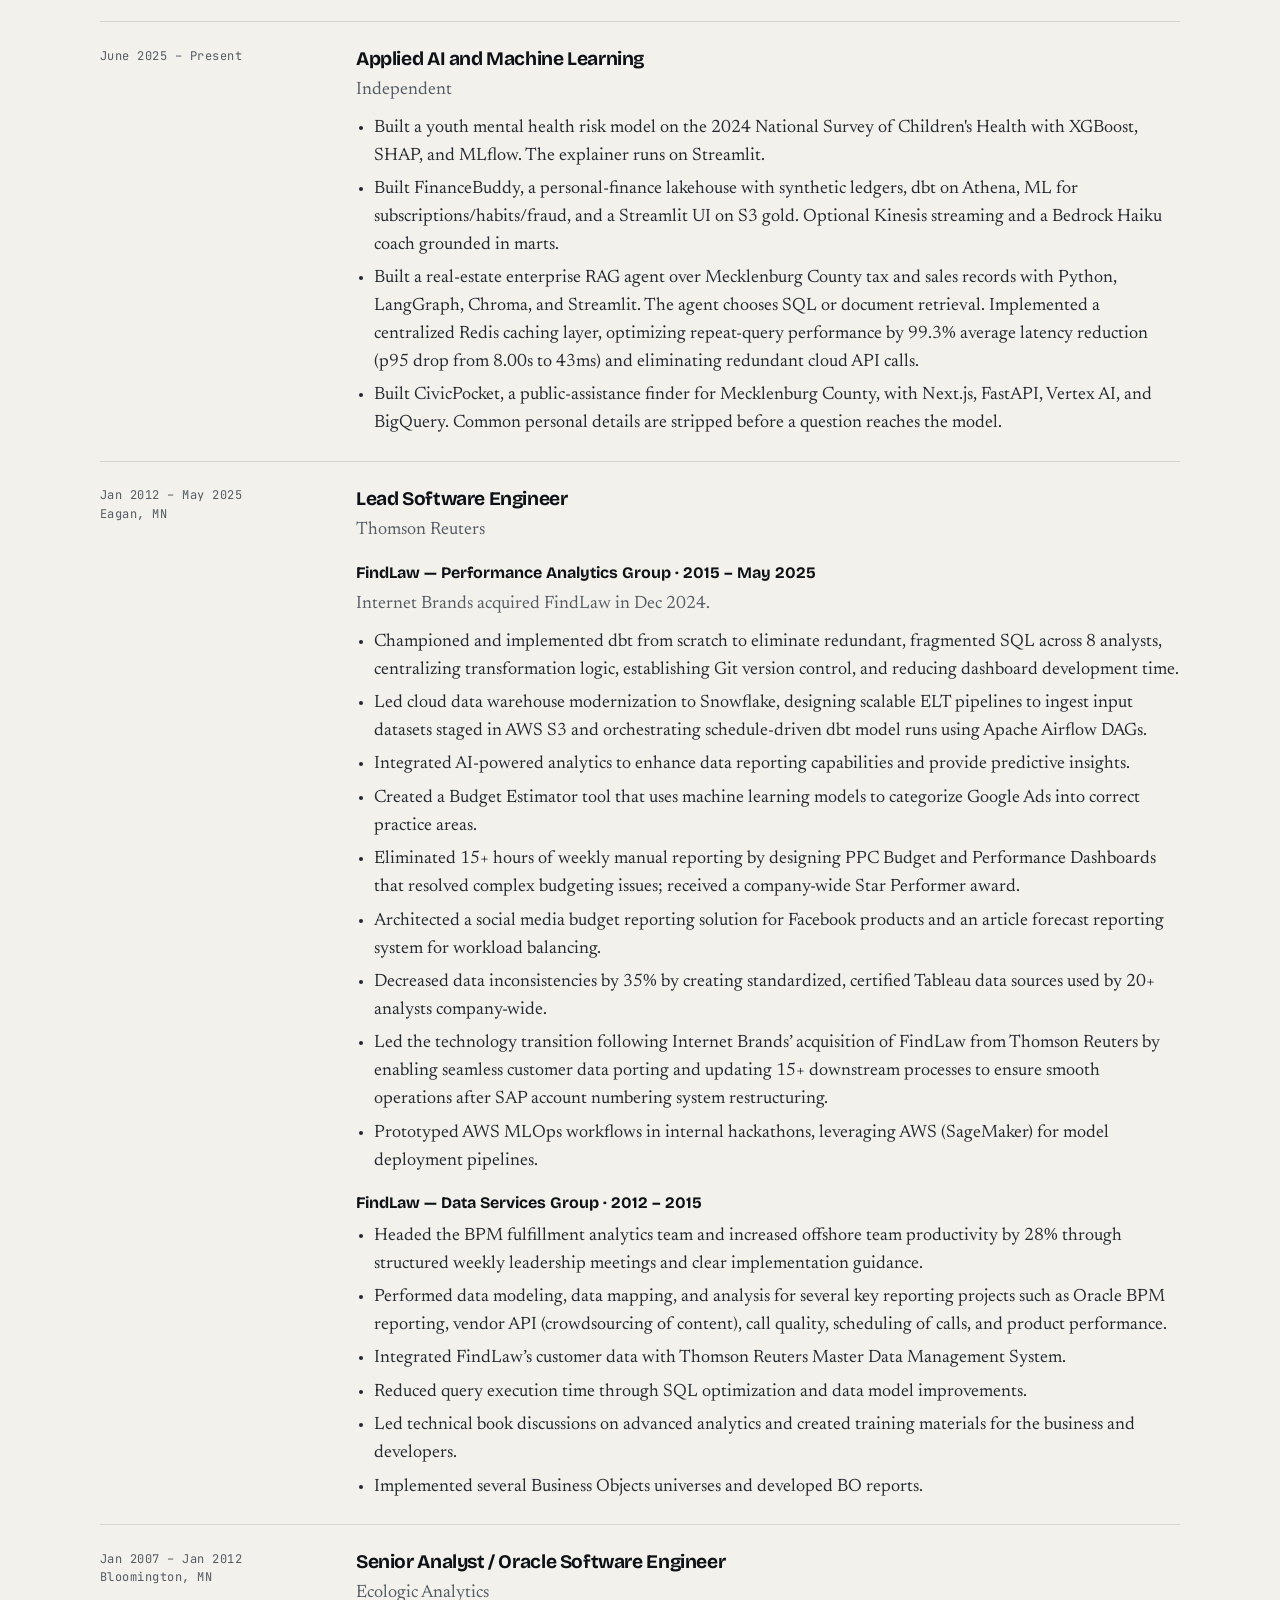
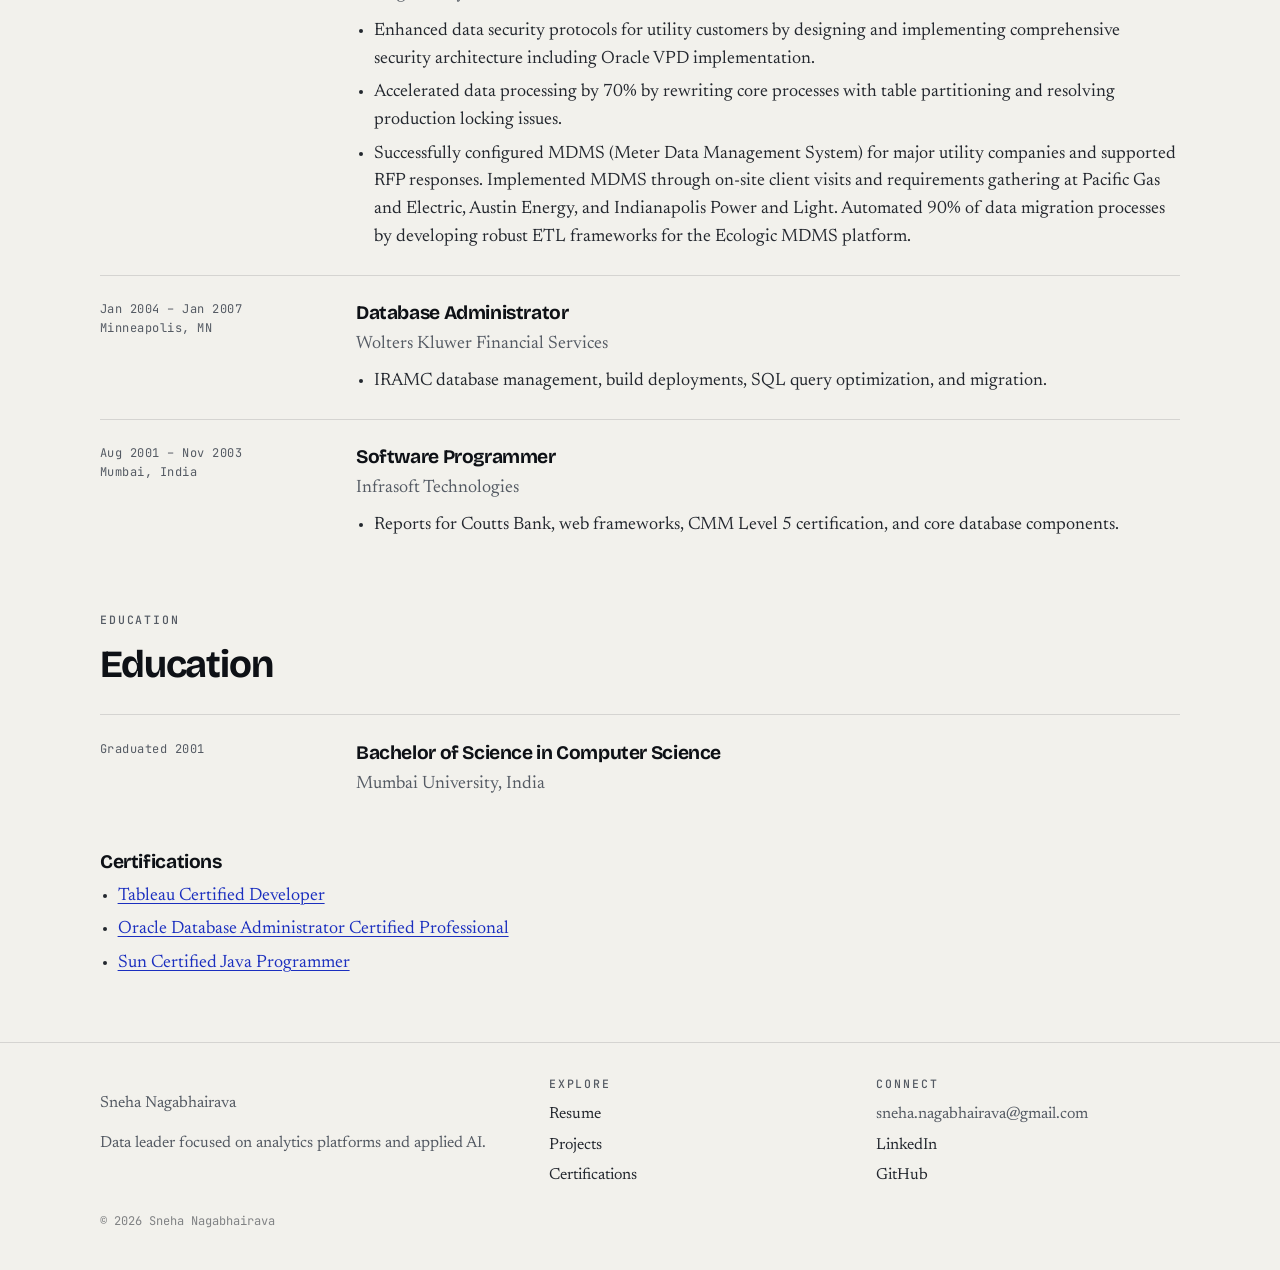
==== commit e2260df2: "Sync the portfolio resume with the Oct 17 PDF and drop DuckDB from FinanceBuddy blurbs." ====
--- a/index.html
+++ b/index.html
@@ -54,7 +54,11 @@
         <div class="identity">
           <img
             class="portrait"
-            src="https://1.gravatar.com/avatar/ab9c4ce56b3aaf95b421bd5cb2868066"
+            src="https://1.gravatar.com/avatar/ab9c4ce56b3aaf95b421bd5cb2868066?s=440"
+            srcset="
+              https://1.gravatar.com/avatar/ab9c4ce56b3aaf95b421bd5cb2868066?s=220 1x,
+              https://1.gravatar.com/avatar/ab9c4ce56b3aaf95b421bd5cb2868066?s=440 2x
+            "
             alt="Portrait of Sneha Nagabhairava"
             width="220"
             height="220"
@@ -63,12 +67,17 @@
         </div>
         <p class="lede">
           Strategic data leader with over two decades of experience scaling
-          complex platforms and driving data-driven transformation. Proven ability
-          to bridge business objectives with technical execution by leading
-          cross-functional teams. A continuous learner modernizing legacy data
-          ecosystems with advanced machine learning, cloud computing, and agentic AI.
+          complex platforms and driving data-driven transformation. Proven
+          expertise in cloud data engineering, Snowflake, dbt, ETL/ELT, business
+          intelligence, and data architecture, alongside hands-on experience
+          developing machine learning, RAG, and agentic AI solutions across AWS
+          and Google Cloud. Forward-thinking and committed to continuous learning;
+          focused on leveraging cloud technologies, advanced analytics, machine
+          learning, and agentic AI to accelerate innovation and create measurable
+          business value.
         </p>
         <ul class="contact-row">
+          <li>Charlotte, NC</li>
           <li><span class="contact-email">sneha.nagabhairava@gmail.com</span></li>
           <li><a href="tel:+16517343610">(651) 734-3610</a></li>
           <li>
@@ -79,8 +88,8 @@
           </li>
         </ul>
         <div class="actions">
-          <a class="button" href="projects.html">View projects</a>
-          <a class="button ghost" href="SNEHA-NAGABHAIRAVA.pdf" download="SNEHA-NAGABHAIRAVA.pdf" id="download-resume">Download PDF</a>
+          <a class="button" href="projects.html" data-goatcounter-click="nav-view-projects">View projects</a>
+          <a class="button ghost" href="SNEHA-NAGABHAIRAVA.pdf" download="SNEHA-NAGABHAIRAVA.pdf" id="download-resume" data-goatcounter-click="download-resume-pdf">Download PDF</a>
         </div>
       </header>
 
@@ -90,11 +99,11 @@
         <div class="skill-grid">
           <article class="skill-card">
             <h3>Modern data stack</h3>
-            <p>Google Cloud Platform, AWS, Snowflake, dbt, Alteryx</p>
+            <p>AWS (S3, Athena, Glue, Kinesis, Firehose, SageMaker, Bedrock), Google Cloud Platform (Vertex AI, BigQuery, Google Cloud Build), DuckDB, Parquet, Snowflake, dbt, Alteryx</p>
           </article>
           <article class="skill-card">
             <h3>AI and machine learning</h3>
-            <p>Vertex AI, Amazon SageMaker, XGBoost, SHAP, Hugging Face, LLMs, machine learning, MLOps, LangChain, agentic AI, deep learning, data science</p>
+            <p>Large language models (LLMs), machine learning, MLOps, LangChain, agentic AI, deep learning, data science</p>
           </article>
           <article class="skill-card">
             <h3>BI and visualization</h3>
@@ -106,11 +115,11 @@
           </article>
           <article class="skill-card">
             <h3>Languages</h3>
-            <p>SQL, PL/SQL, Python, TypeScript, Node.js, Java (Sun certified)</p>
+            <p>SQL, PL/SQL, Python, TypeScript, Java (Sun certified)</p>
           </article>
           <article class="skill-card">
             <h3>Tools and platforms</h3>
-            <p>Google Cloud Build, Docker, CI/CD pipelines, FastAPI, React, Informatica, Datameer, DBeaver, Toad, GitHub, Jira, Google Workspace, Microsoft 365</p>
+            <p>Streamlit, Docker, Apache Airflow, CI/CD pipelines, FastAPI, React, Informatica, Datameer, DBeaver, Toad, GitHub, Jira, Google Workspace, Node.js, ReAct, Microsoft 365</p>
           </article>
         </div>
       </section>
@@ -122,13 +131,12 @@
         <article class="job">
           <p class="when">June 2025 – Present</p>
           <div>
-            <h3>Applied AI</h3>
-            <p class="place">Independent study and product builds</p>
-            <ul>
-              <li>Upskilled in machine learning and agentic AI: large language models, retrieval, tool-using agents, and deployment.</li>
+            <h3>Applied AI and Machine Learning</h3>
+            <p class="place">Independent</p>
+            <ul>
               <li>Built a youth mental health risk model on the 2024 National Survey of Children's Health with XGBoost, SHAP, and MLflow. The explainer runs on Streamlit.</li>
+              <li>Built FinanceBuddy, a personal-finance lakehouse with synthetic ledgers, dbt on Athena, ML for subscriptions/habits/fraud, and a Streamlit UI on S3 gold. Optional Kinesis streaming and a Bedrock Haiku coach grounded in marts.</li>
               <li>Built a real-estate enterprise RAG agent over Mecklenburg County tax and sales records with Python, LangGraph, Chroma, and Streamlit. The agent chooses SQL or document retrieval. Implemented a centralized Redis caching layer, optimizing repeat-query performance by 99.3% average latency reduction (p95 drop from 8.00s to 43ms) and eliminating redundant cloud API calls.</li>
-              <li>Built FinanceBuddy, a personal-finance lakehouse with synthetic ledgers, dbt on DuckDB or Athena, ML for subscriptions/habits/fraud, and a Streamlit UI on S3 gold. Optional Kinesis streaming and a Bedrock Haiku coach grounded in marts.</li>
               <li>Built CivicPocket, a public-assistance finder for Mecklenburg County, with Next.js, FastAPI, Vertex AI, and BigQuery. Common personal details are stripped before a question reaches the model.</li>
             </ul>
           </div>
@@ -141,24 +149,25 @@
             <p class="place">Thomson Reuters</p>
             <div class="subgroup">
               <h4>FindLaw — Performance Analytics Group · 2015 – May 2025</h4>
-              <p class="place">FindLaw was acquired by Internet Brands in Dec 2024.</p>
+              <p class="place">Internet Brands acquired FindLaw in Dec 2024.</p>
               <ul>
+                <li>Championed and implemented dbt from scratch to eliminate redundant, fragmented SQL across 8 analysts, centralizing transformation logic, establishing Git version control, and reducing dashboard development time.</li>
+                <li>Led cloud data warehouse modernization to Snowflake, designing scalable ELT pipelines to ingest input datasets staged in AWS S3 and orchestrating schedule-driven dbt model runs using Apache Airflow DAGs.</li>
                 <li>Integrated AI-powered analytics to enhance data reporting capabilities and provide predictive insights.</li>
-                <li>Reduced dashboard development time by 65% by implementing dbt from scratch, establishing modular data transformation workflows used by a team of 8 analysts.</li>
                 <li>Created a Budget Estimator tool that uses machine learning models to categorize Google Ads into correct practice areas.</li>
                 <li>Eliminated 15+ hours of weekly manual reporting by designing PPC Budget and Performance Dashboards that resolved complex budgeting issues; received a company-wide Star Performer award.</li>
                 <li>Architected a social media budget reporting solution for Facebook products and an article forecast reporting system for workload balancing.</li>
                 <li>Decreased data inconsistencies by 35% by creating standardized, certified Tableau data sources used by 20+ analysts company-wide.</li>
-                <li>Led the technology transition following Internet Brands’ acquisition of FindLaw from Thomson Reuters by enabling seamless customer data porting and updating 15+ downstream processes after SAP account numbering was restructured.</li>
-                <li>Maintained operational continuity during the transition with minimal service disruptions to customers, and revised reporting frameworks to align with Internet Brands business requirements and KPIs.</li>
+                <li>Led the technology transition following Internet Brands’ acquisition of FindLaw from Thomson Reuters by enabling seamless customer data porting and updating 15+ downstream processes to ensure smooth operations after SAP account numbering system restructuring.</li>
+                <li>Prototyped AWS MLOps workflows in internal hackathons, leveraging AWS (SageMaker) for model deployment pipelines.</li>
               </ul>
             </div>
             <div class="subgroup">
               <h4>FindLaw — Data Services Group · 2012 – 2015</h4>
               <ul>
                 <li>Headed the BPM fulfillment analytics team and increased offshore team productivity by 28% through structured weekly leadership meetings and clear implementation guidance.</li>
-                <li>Performed data modeling, mapping, and analysis for Oracle BPM reporting, vendor API content crowdsourcing, call quality, call scheduling, and product performance.</li>
-                <li>Integrated FindLaw customer data with the Thomson Reuters master data management system.</li>
+                <li>Performed data modeling, data mapping, and analysis for several key reporting projects such as Oracle BPM reporting, vendor API (crowdsourcing of content), call quality, scheduling of calls, and product performance.</li>
+                <li>Integrated FindLaw’s customer data with Thomson Reuters Master Data Management System.</li>
                 <li>Reduced query execution time through SQL optimization and data model improvements.</li>
                 <li>Led technical book discussions on advanced analytics and created training materials for the business and developers.</li>
                 <li>Implemented several Business Objects universes and developed BO reports.</li>
@@ -173,10 +182,9 @@
             <h3>Senior Analyst / Oracle Software Engineer</h3>
             <p class="place">Ecologic Analytics</p>
             <ul>
-              <li>Enhanced data security protocols for utility customers by designing and implementing comprehensive security architecture, including Oracle VPD.</li>
+              <li>Enhanced data security protocols for utility customers by designing and implementing comprehensive security architecture including Oracle VPD implementation.</li>
               <li>Accelerated data processing by 70% by rewriting core processes with table partitioning and resolving production locking issues.</li>
-              <li>Configured the Meter Data Management System for major utilities and supported RFP responses. Implemented MDMS on site at Pacific Gas and Electric, Austin Energy, and Indianapolis Power and Light.</li>
-              <li>Automated 90% of data migration processes by developing ETL frameworks for the Ecologic MDMS platform.</li>
+              <li>Successfully configured MDMS (Meter Data Management System) for major utility companies and supported RFP responses. Implemented MDMS through on-site client visits and requirements gathering at Pacific Gas and Electric, Austin Energy, and Indianapolis Power and Light. Automated 90% of data migration processes by developing robust ETL frameworks for the Ecologic MDMS platform.</li>
             </ul>
           </div>
         </article>
@@ -274,5 +282,6 @@
         }
       });
     </script>
+    <script src="assets/analytics.js" defer></script>
   </body>
 </html>
